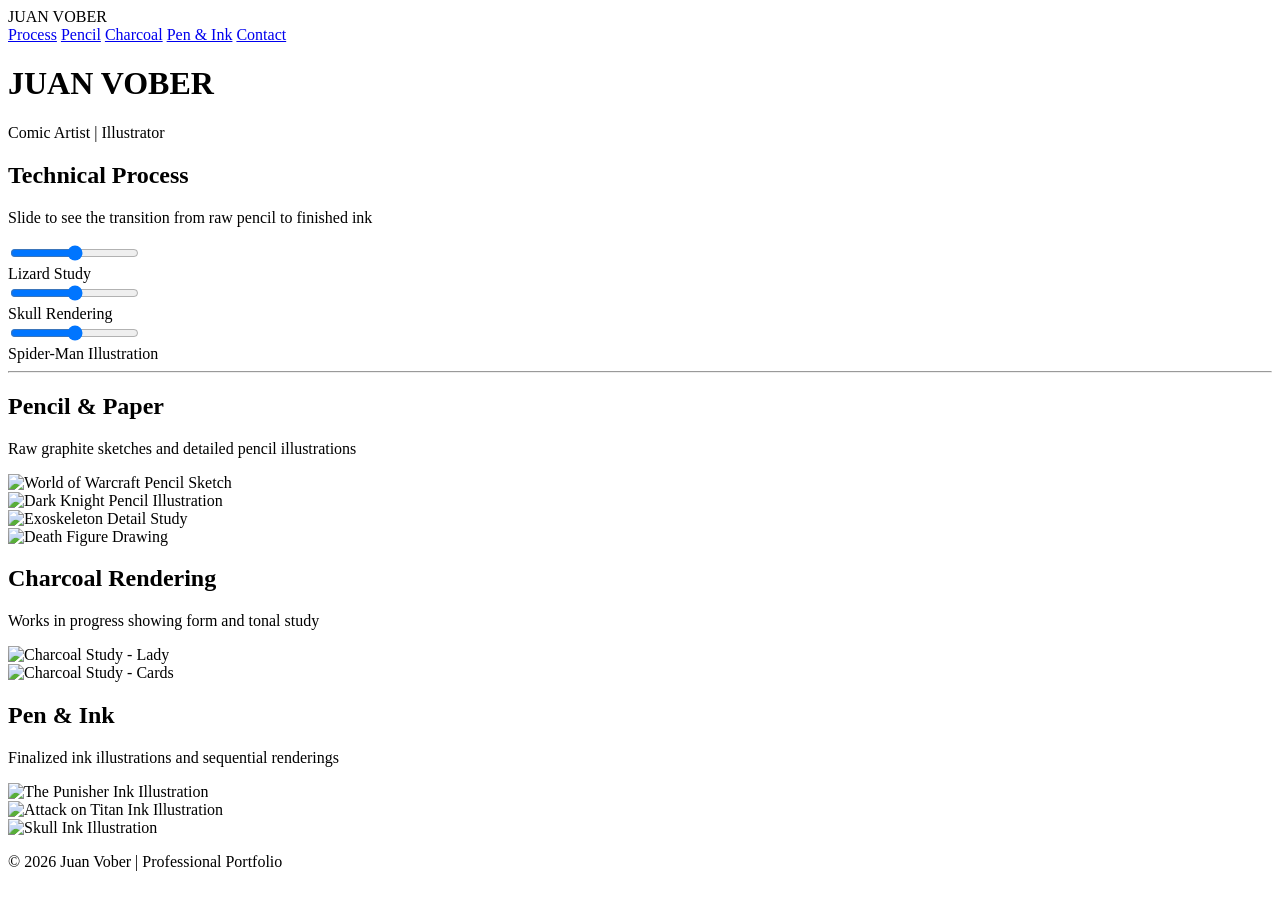
==== index.html @ eccfc5a7 "Add files via upload" ====
<!DOCTYPE html>
<html lang="en">
<head>
    <meta charset="UTF-8">
    <meta name="viewport" content="width=device-width, initial-scale=1.0">
    <title>Juan Vober | Comic Art Portfolio</title>
    <link rel="stylesheet" href="static/style.css">
    <link href="https://fonts.googleapis.com/css2?family=Inter:wght@300;400;700&display=swap" rel="stylesheet">
</head>
<body>

    <nav class="glass-nav">
        <div class="nav-container">
            <span class="logo">JUAN VOBER</span>
            <div class="nav-links">
                <a href="#process">Process</a>
                <a href="#pencil">Pencil</a>
                <a href="#charcoal">Charcoal</a>
                <a href="#ink">Pen & Ink</a>
                <a href="contact.html">Contact</a>
            </div>
        </div>
    </nav>

    <header class="hero">
        <div class="hero-content">
            <h1>JUAN VOBER</h1>
            <p class="subtitle">Comic Artist | Illustrator</p>
        </div>
    </header>

    <main>
        <!-- SECTION 1: INTERACTIVE PROCESS SLIDERS -->
        <section id="process" class="gallery-section">
            <div class="section-header">
                <h2>Technical Process</h2>
                <div class="accent-line"></div>
                <p class="section-desc">Slide to see the transition from raw pencil to finished ink</p>
            </div>
            
            <div class="process-grid">
                <!-- Slider 1: Lizard -->
                <div class="process-container">
                    <div class="process-image ink-layer" style="background-image: url('static/Lizard2.jpeg');"></div>
                    <div class="process-image pencil-layer" id="p1" style="background-image: url('static/Lizard1.JPG'); width: 50%;"></div>
                    <input type="range" min="0" max="100" value="50" class="slider" oninput="moveSlider(this.value, 'p1')">
                    <div class="label">Lizard Study</div>
                </div>

                <!-- Slider 2: Skull -->
                <div class="process-container">
                    <div class="process-image ink-layer" style="background-image: url('static/Skull2.jpeg');"></div>
                    <div class="process-image pencil-layer" id="p2" style="background-image: url('static/Skull1.jpeg'); width: 50%;"></div>
                    <input type="range" min="0" max="100" value="50" class="slider" oninput="moveSlider(this.value, 'p2')">
                    <div class="label">Skull Rendering</div>
                </div>

                <!-- Slider 3: Spiderman -->
                <div class="process-container">
                    <div class="process-image ink-layer" style="background-image: url('static/Spidey2.JPG');"></div>
                    <div class="process-image pencil-layer" id="p3" style="background-image: url('static/Spidey1.jpeg'); width: 50%;"></div>
                    <input type="range" min="0" max="100" value="50" class="slider" oninput="moveSlider(this.value, 'p3')">
                    <div class="label">Spider-Man Illustration</div>
                </div>
            </div>
        </section>

        <hr class="section-divider">

        <!-- SECTION 2: CATEGORIZED GALLERIES -->
       <!-- SECTION 2: PENCIL & PAPER -->
        <section id="pencil" class="gallery-section">
            <div class="section-header">
                <h2>Pencil & Paper</h2>
                <div class="accent-line"></div>
                <p class="section-desc">Raw graphite sketches and detailed pencil illustrations</p>
            </div>
            <div class="standard-grid centered-grid">
                <!-- Balanced row of four pencil illustrations -->
                <div class="art-card">
                    <img src="static/WorldofWarcraft.jpg" alt="World of Warcraft Pencil Sketch">
                </div>
                <div class="art-card">
                    <img src="static/DarkKnight.jpeg" alt="Dark Knight Pencil Illustration">
                </div>
                <div class="art-card">
                    <img src="static/Exoskeloton.jpeg" alt="Exoskeleton Detail Study">
                </div>
                <div class="art-card">
                    <img src="static/Death.jpg" alt="Death Figure Drawing">
                </div>
            </div>
        </section>

       <!-- SECTION 2: CHARCOAL RENDERING -->
        <section id="charcoal" class="gallery-section">
            <div class="section-header">
                <h2>Charcoal Rendering</h2>
                <div class="accent-line"></div>
                <p class="section-desc">Works in progress showing form and tonal study</p>
            </div>
            <div class="standard-grid centered-grid">
                <!-- Balanced centering for your two charcoal pieces -->
                <div class="art-card">
                    <img src="static/Lady.jpg" alt="Charcoal Study - Lady">
                </div>
                <div class="art-card">
                    <img src="static/Cards.jpeg" alt="Charcoal Study - Cards">
                </div>
            </div>
        </section>

        <!-- SECTION 3: PEN & INK -->
        <section id="ink" class="gallery-section">
            <div class="section-header">
                <h2>Pen & Ink</h2>
                <div class="accent-line"></div>
                <p class="section-desc">Finalized ink illustrations and sequential renderings</p>
            </div>
            <div class="standard-grid centered-grid">
                <!-- Balanced centering for your three ink illustrations -->
                <div class="art-card">
                    <img src="static/Punisher.jpg" alt="The Punisher Ink Illustration">
                </div>
                <div class="art-card">
                    <img src="static/Titan.jpg" alt="Attack on Titan Ink Illustration">
                </div>
                <div class="art-card">
                    <img src="static/Skull.jpg" alt="Skull Ink Illustration">
                </div>
            </div>
        </section>
    </main>

    <footer>
        <p>&copy; 2026 Juan Vober | Professional Portfolio</p>
    </footer>

    <script>
        function moveSlider(value, layerId) {
            document.getElementById(layerId).style.width = value + "%";
        }
    </script>
</body>
</html>
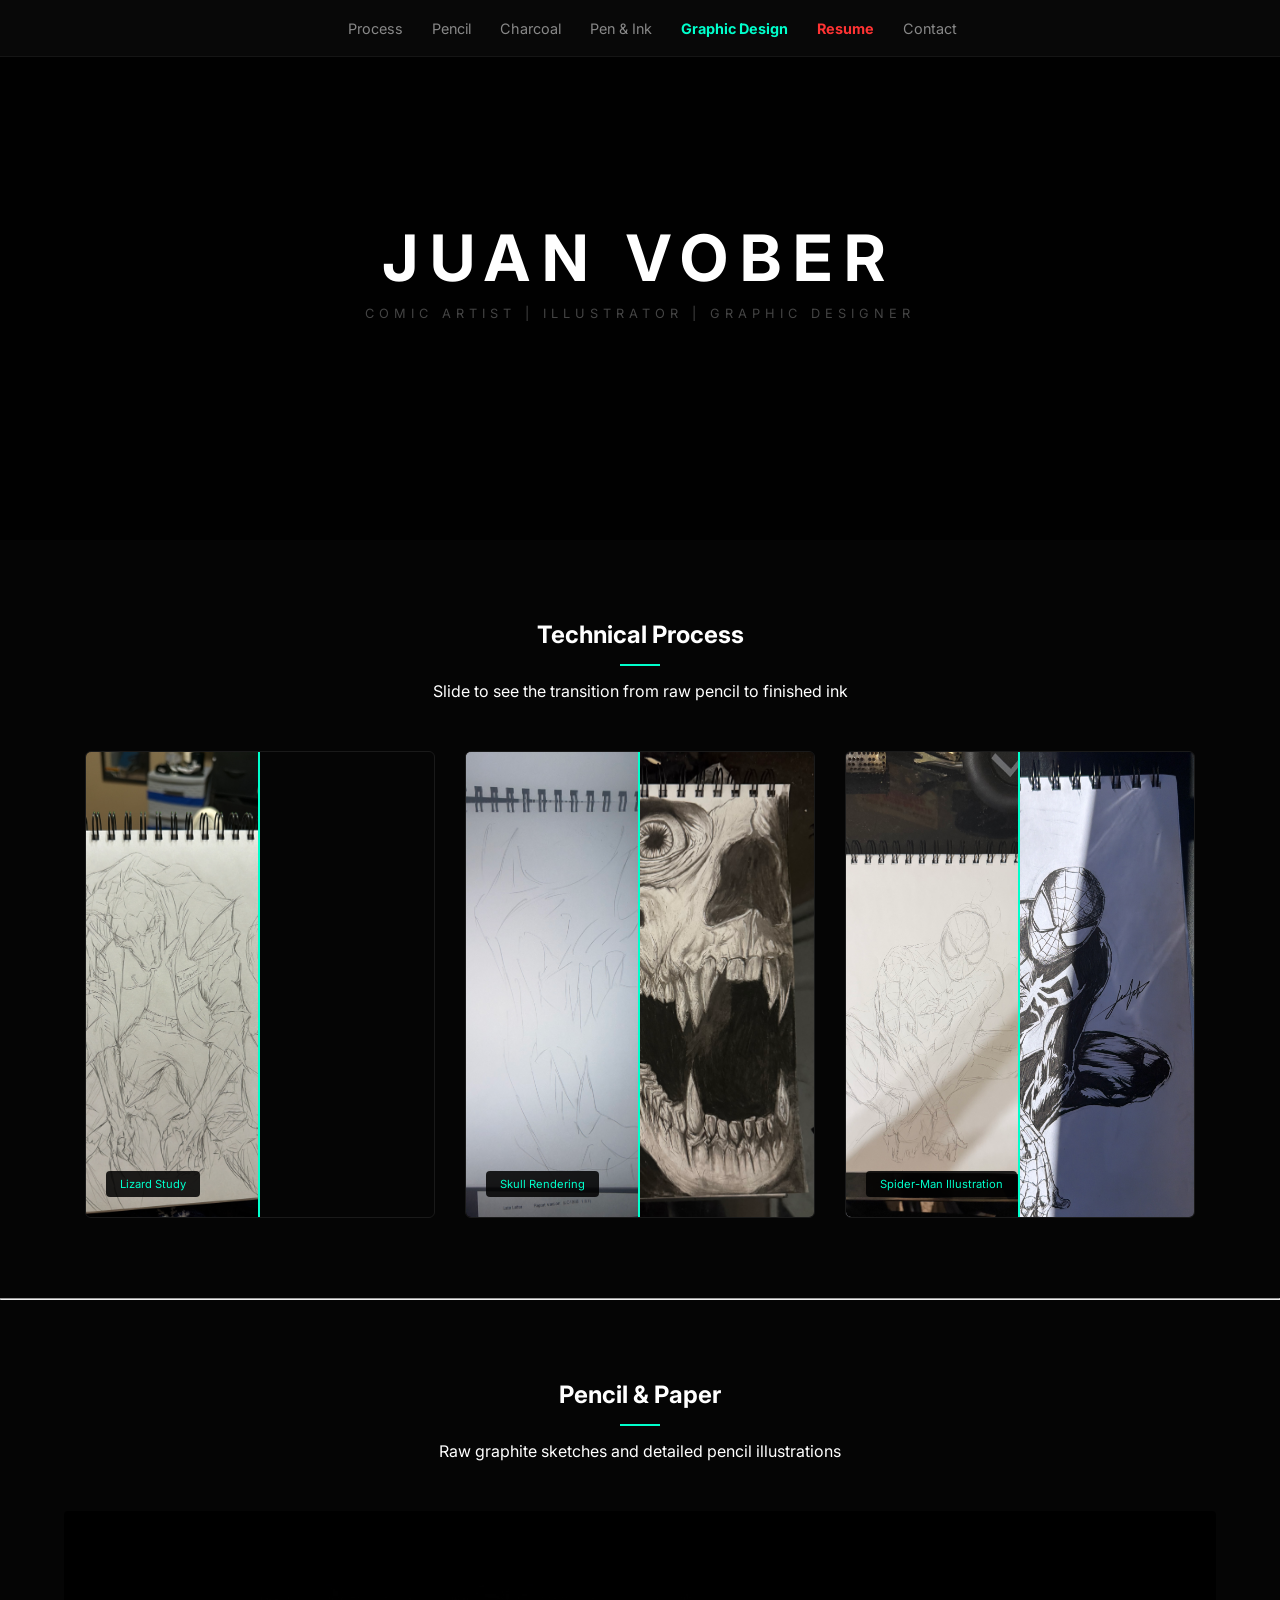
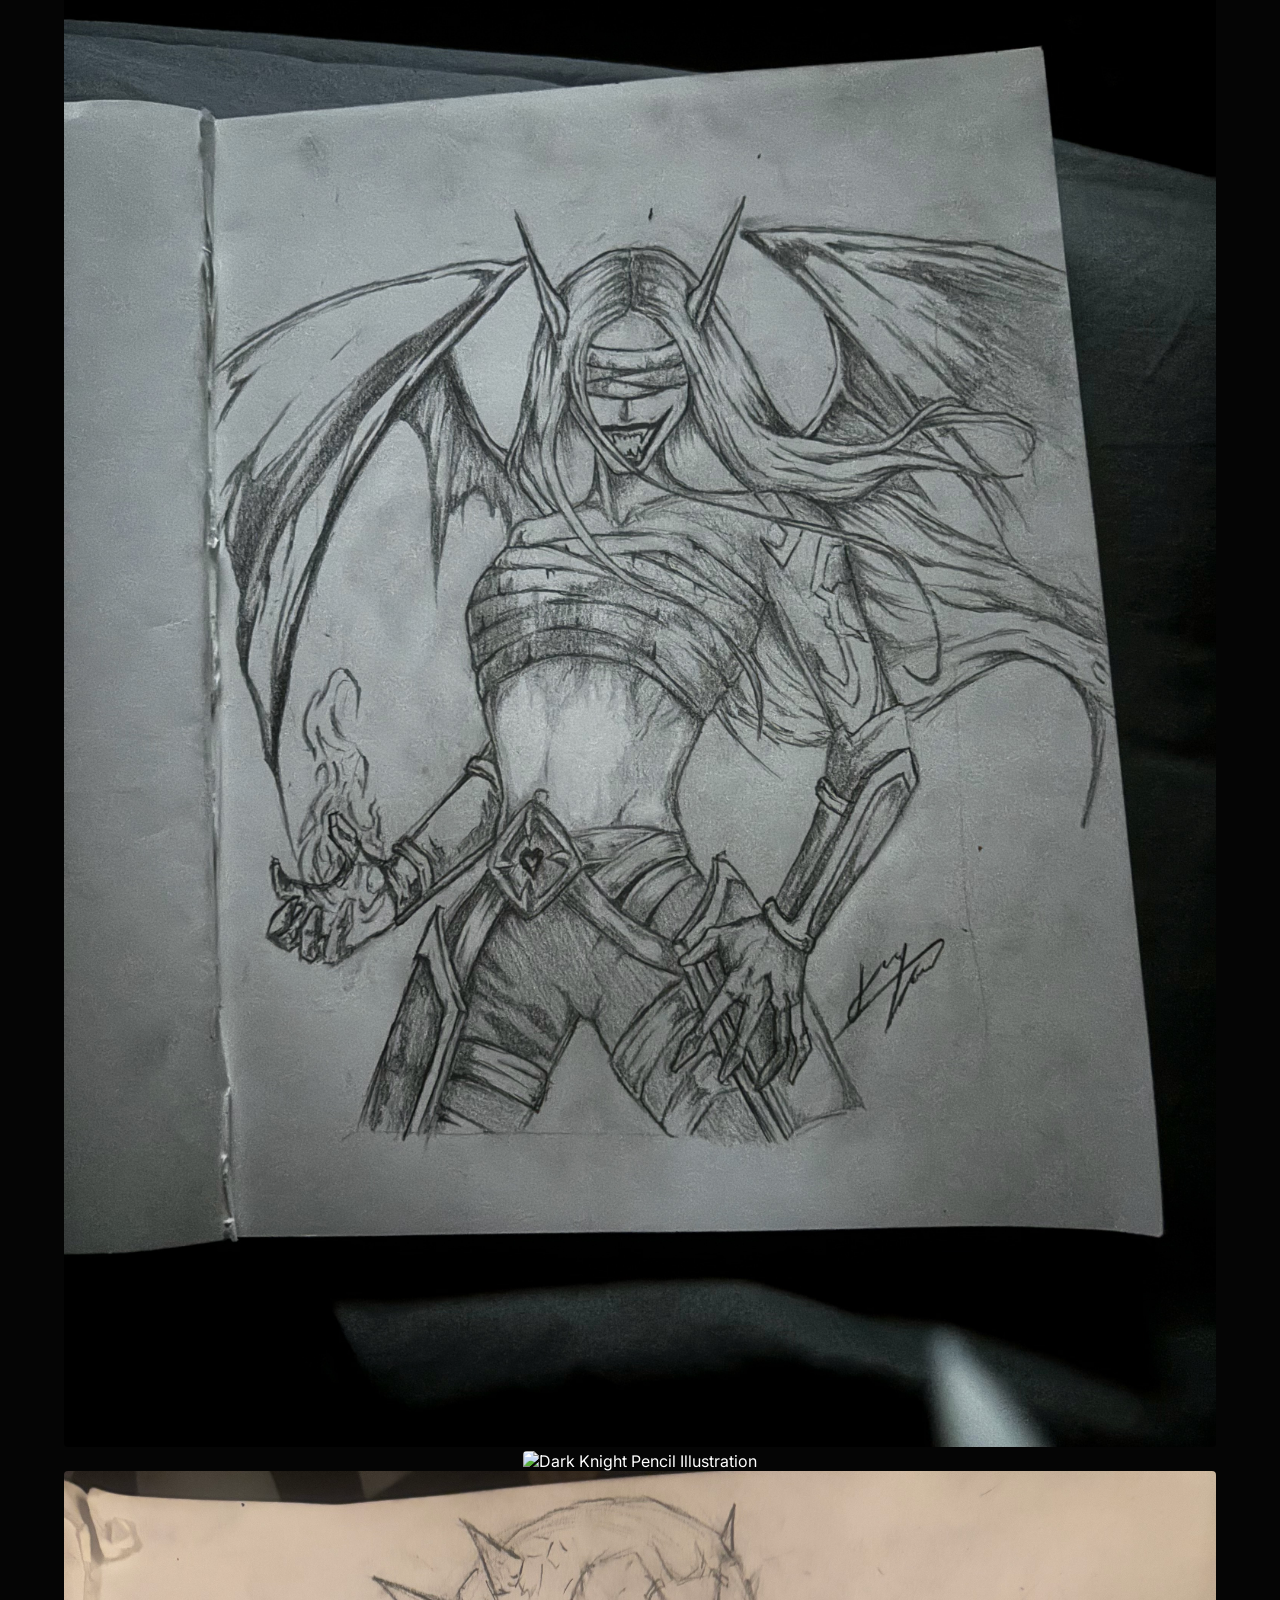
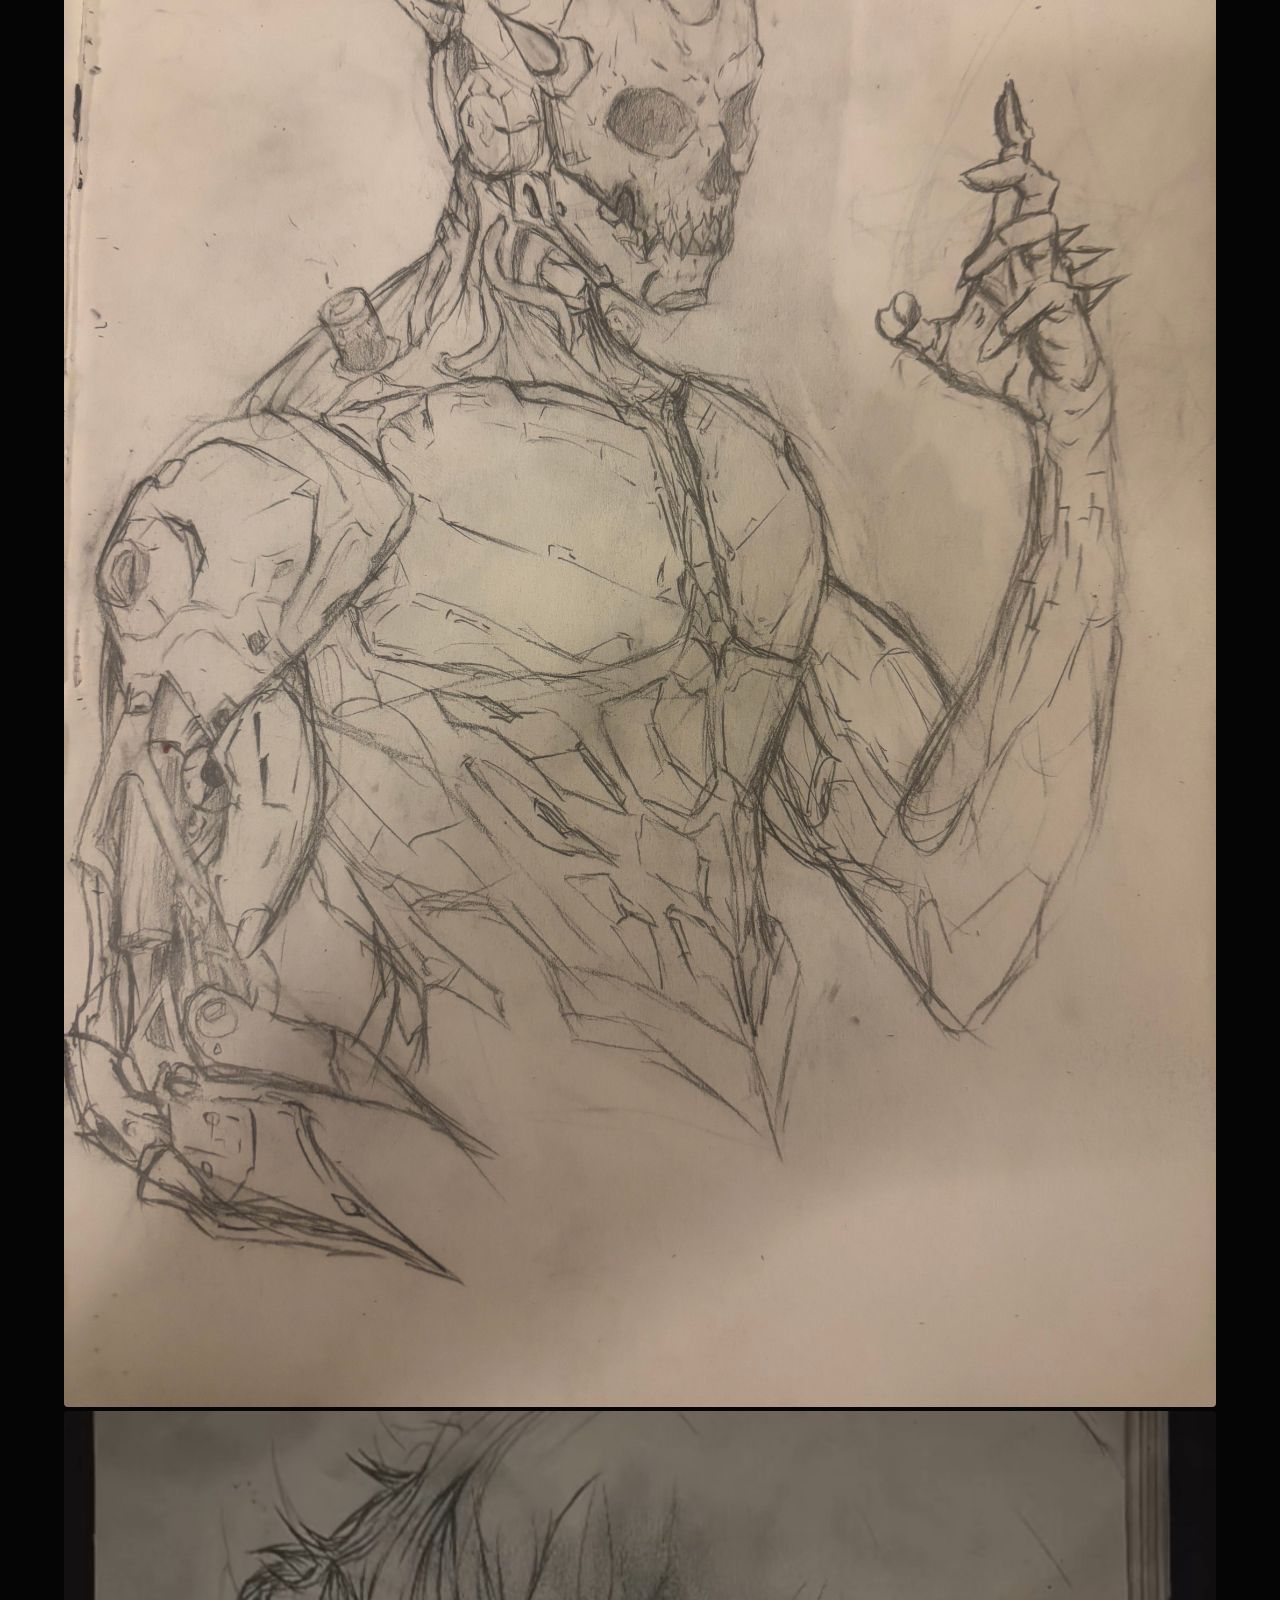
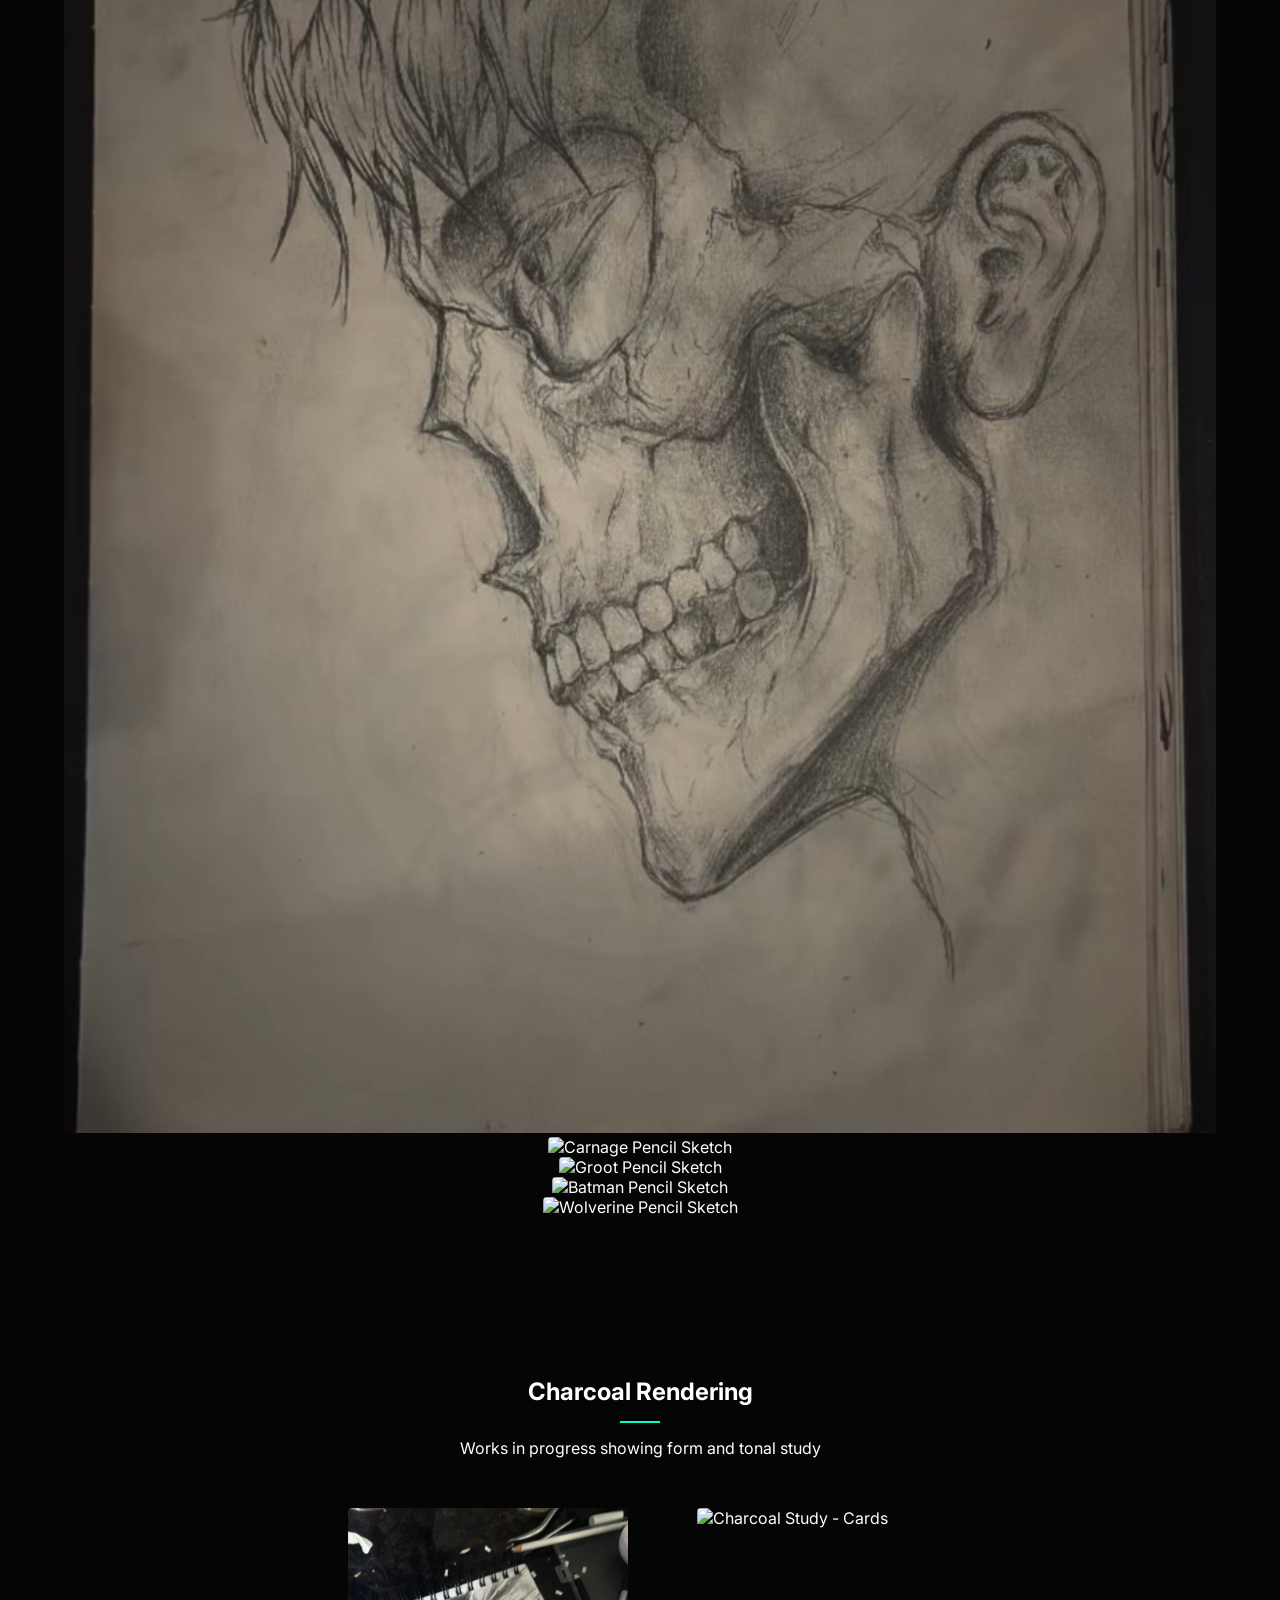
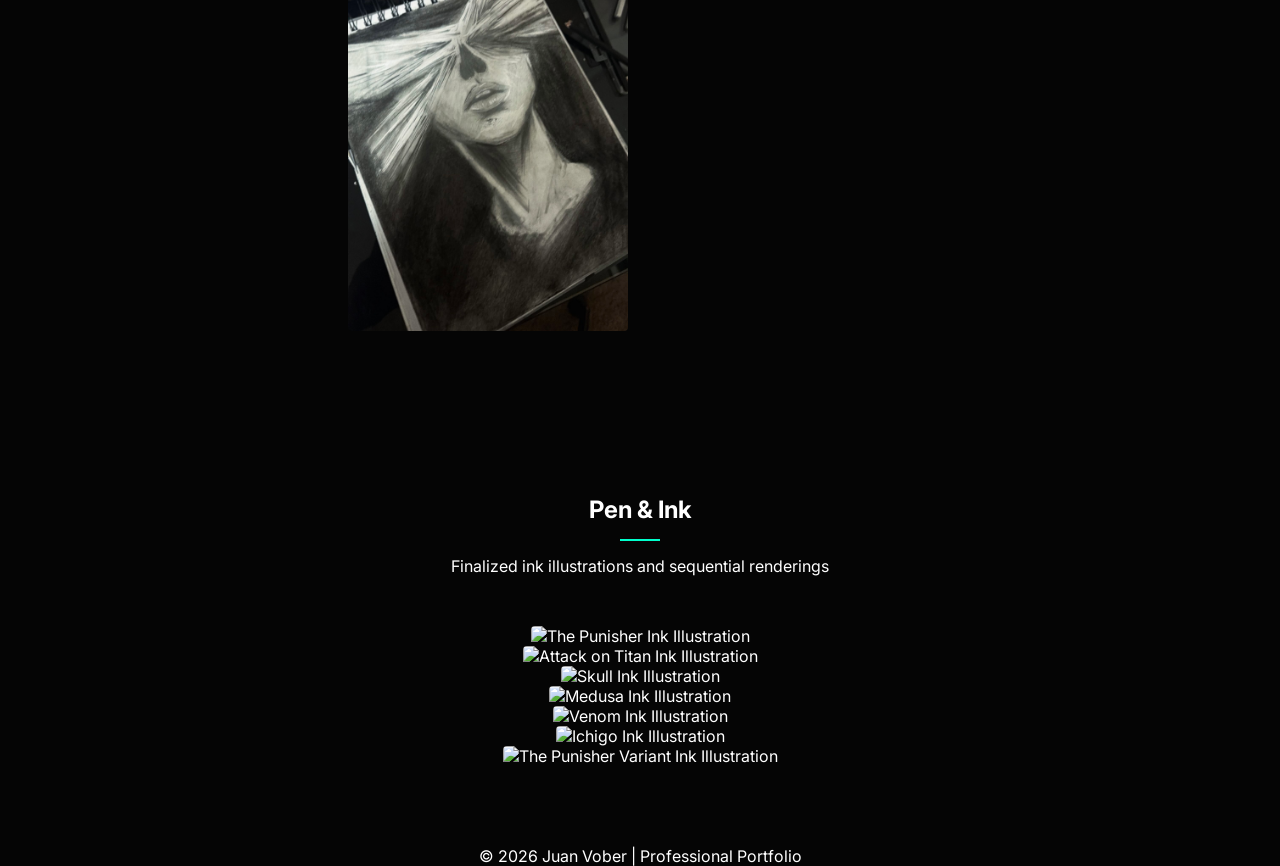
==== commit 60a06db3: "Add files via upload" ====
--- a/index.html
+++ b/index.html
@@ -10,22 +10,21 @@
 <body>
 
     <nav class="glass-nav">
-        <div class="nav-container">
-            <span class="logo">JUAN VOBER</span>
-            <div class="nav-links">
-                <a href="#process">Process</a>
-                <a href="#pencil">Pencil</a>
-                <a href="#charcoal">Charcoal</a>
-                <a href="#ink">Pen & Ink</a>
-                <a href="contact.html">Contact</a>
-            </div>
-        </div>
+        <div class="nav-links">
+    <a href="#process">Process</a>
+    <a href="#pencil">Pencil</a>
+    <a href="#charcoal">Charcoal</a>
+    <a href="#ink">Pen & Ink</a>
+    <a href="design.html" style="color: #00ffcc; font-weight: bold;">Graphic Design</a>
+    <a href="resume.html" style="color: #ff3333; font-weight: bold;">Resume</a> <!-- Bold Red Link -->
+    <a href="contact.html">Contact</a>
+</div>
     </nav>
 
     <header class="hero">
         <div class="hero-content">
             <h1>JUAN VOBER</h1>
-            <p class="subtitle">Comic Artist | Illustrator</p>
+            <p class="subtitle">Comic Artist | Illustrator | Graphic Designer</p>
         </div>
     </header>
 
@@ -69,14 +68,14 @@
 
         <!-- SECTION 2: CATEGORIZED GALLERIES -->
        <!-- SECTION 2: PENCIL & PAPER -->
+        <!-- SECTION 2: PENCIL & PAPER (8 Items Total) -->
         <section id="pencil" class="gallery-section">
             <div class="section-header">
                 <h2>Pencil & Paper</h2>
                 <div class="accent-line"></div>
                 <p class="section-desc">Raw graphite sketches and detailed pencil illustrations</p>
             </div>
-            <div class="standard-grid centered-grid">
-                <!-- Balanced row of four pencil illustrations -->
+            <div class="pencil-row-grid">
                 <div class="art-card">
                     <img src="static/WorldofWarcraft.jpg" alt="World of Warcraft Pencil Sketch">
                 </div>
@@ -88,6 +87,19 @@
                 </div>
                 <div class="art-card">
                     <img src="static/Death.jpg" alt="Death Figure Drawing">
+                </div>
+                <!-- New Additions (Note the .png extensions) -->
+                <div class="art-card">
+                    <img src="static/Carnage.png" alt="Carnage Pencil Sketch">
+                </div>
+                <div class="art-card">
+                    <img src="static/Groot.png" alt="Groot Pencil Sketch">
+                </div>
+                <div class="art-card">
+                    <img src="static/Batman.png" alt="Batman Pencil Sketch">
+                </div>
+                <div class="art-card">
+                    <img src="static/Wolverine.jpg" alt="Wolverine Pencil Sketch">
                 </div>
             </div>
         </section>
@@ -110,15 +122,14 @@
             </div>
         </section>
 
-        <!-- SECTION 3: PEN & INK -->
+        <!-- SECTION 3: PEN & INK (7 Items Total) -->
         <section id="ink" class="gallery-section">
             <div class="section-header">
                 <h2>Pen & Ink</h2>
                 <div class="accent-line"></div>
                 <p class="section-desc">Finalized ink illustrations and sequential renderings</p>
             </div>
-            <div class="standard-grid centered-grid">
-                <!-- Balanced centering for your three ink illustrations -->
+            <div class="ink-row-grid">
                 <div class="art-card">
                     <img src="static/Punisher.jpg" alt="The Punisher Ink Illustration">
                 </div>
@@ -127,6 +138,19 @@
                 </div>
                 <div class="art-card">
                     <img src="static/Skull.jpg" alt="Skull Ink Illustration">
+                </div>
+                <div class="art-card">
+                    <img src="static/Medusa.jpg" alt="Medusa Ink Illustration">
+                </div>
+                <div class="art-card">
+                    <img src="static/Venom.jpg" alt="Venom Ink Illustration">
+                </div>
+                <div class="art-card">
+                    <img src="static/Ichigo.jpg" alt="Ichigo Ink Illustration">
+                </div>
+                <!-- New Addition (.jpg extension) -->
+                <div class="art-card">
+                    <img src="static/Punisher2.jpg" alt="The Punisher Variant Ink Illustration">
                 </div>
             </div>
         </section>
--- a/static/style.css
+++ b/static/style.css
@@ -0,0 +1,91 @@
+* { margin: 0; padding: 0; box-sizing: border-box; }
+
+body { 
+    background: #050505; 
+    color: #fff; 
+    font-family: 'Inter', sans-serif; 
+    text-align: center;
+}
+
+/* NAVIGATION */
+.glass-nav { 
+    position: fixed; 
+    top: 0; 
+    width: 100%; 
+    background: rgba(10, 10, 10, 0.85); 
+    backdrop-filter: blur(20px); 
+    padding: 18px 0; 
+    border-bottom: 1px solid rgba(255, 255, 255, 0.05); 
+    z-index: 1000; 
+}
+
+.nav-container { 
+    display: flex; 
+    justify-content: space-between; 
+    max-width: 1200px; 
+    margin: 0 auto; 
+    padding: 0 40px; 
+}
+
+.logo { font-weight: 700; color: #00ffcc; letter-spacing: 2px; }
+.nav-links a { color: #888; text-decoration: none; margin-left: 25px; transition: 0.3s; font-size: 0.9rem; }
+.nav-links a:hover { color: #00ffcc; }
+
+/* HERO */
+.hero { 
+    height: 60vh;
+    display: flex;
+    align-items: center;
+    justify-content: center;
+    background: linear-gradient(rgba(0,0,0,0.85), rgba(0,0,0,0.85)), 
+                url('https://images.unsplash.com/photo-1614850523296-d8c1af93d400?q=80&w=1200');
+    background-size: cover;
+    background-position: center;
+}
+
+h1 { font-size: clamp(2rem, 10vw, 4rem); letter-spacing: 12px; font-weight: 700; }
+.subtitle { color: #444; text-transform: uppercase; letter-spacing: 5px; font-size: 0.8rem; margin-top: 10px; }
+
+/* CENTERING LOGIC FOR GRIDS */
+.gallery-section { padding: 80px 5%; max-width: 1300px; margin: 0 auto; }
+.section-header { margin-bottom: 50px; }
+.accent-line { width: 40px; height: 2px; background: #00ffcc; margin: 15px auto; }
+
+.centered-grid {
+    display: flex;
+    flex-wrap: wrap;
+    justify-content: center;
+    gap: 25px;
+}
+
+.art-card { flex: 0 1 280px; }
+.art-card img { width: 100%; border-radius: 4px; transition: 0.4s; }
+.art-card:hover img { transform: translateY(-5px); box-shadow: 0 10px 30px rgba(0,0,0,0.5); }
+
+/* SLIDER STYLES */
+.process-grid { display: flex; flex-wrap: wrap; justify-content: center; gap: 30px; }
+.process-container { 
+    position: relative; 
+    flex: 0 1 350px; 
+    aspect-ratio: 3/4; 
+    overflow: hidden; 
+    border-radius: 6px;
+    border: 1px solid #1a1a1a; 
+}
+
+.process-image { position: absolute; width: 100%; height: 100%; background-size: cover; background-position: center; }
+.pencil-layer { z-index: 2; border-right: 2px solid #00ffcc; }
+.slider { position: absolute; -webkit-appearance: none; width: 100%; height: 100%; background: transparent; z-index: 3; cursor: ew-resize; outline: none; }
+.slider::-webkit-slider-thumb { -webkit-appearance: none; width: 2px; height: 1000px; background: transparent; }
+
+.label { 
+    position: absolute; bottom: 20px; left: 20px; background: rgba(0,0,0,0.85); 
+    color: #00ffcc; padding: 6px 14px; font-size: 0.7rem; z-index: 4; border-radius: 4px;
+}
+
+/* CONTACT PAGE STYLES */
+.contact-hero { height: 100vh; display: flex; align-items: center; justify-content: center; }
+.glass-card { background: rgba(255, 255, 255, 0.03); backdrop-filter: blur(20px); padding: 60px; border: 1px solid rgba(255, 255, 255, 0.1); border-radius: 12px; width: 90%; max-width: 500px; }
+.contact-methods { margin-top: 40px; display: flex; flex-direction: column; gap: 20px; }
+.contact-link { color: #fff; text-decoration: none; font-size: 1.2rem; transition: 0.3s; }
+.contact-link:hover { color: #00ffcc; }
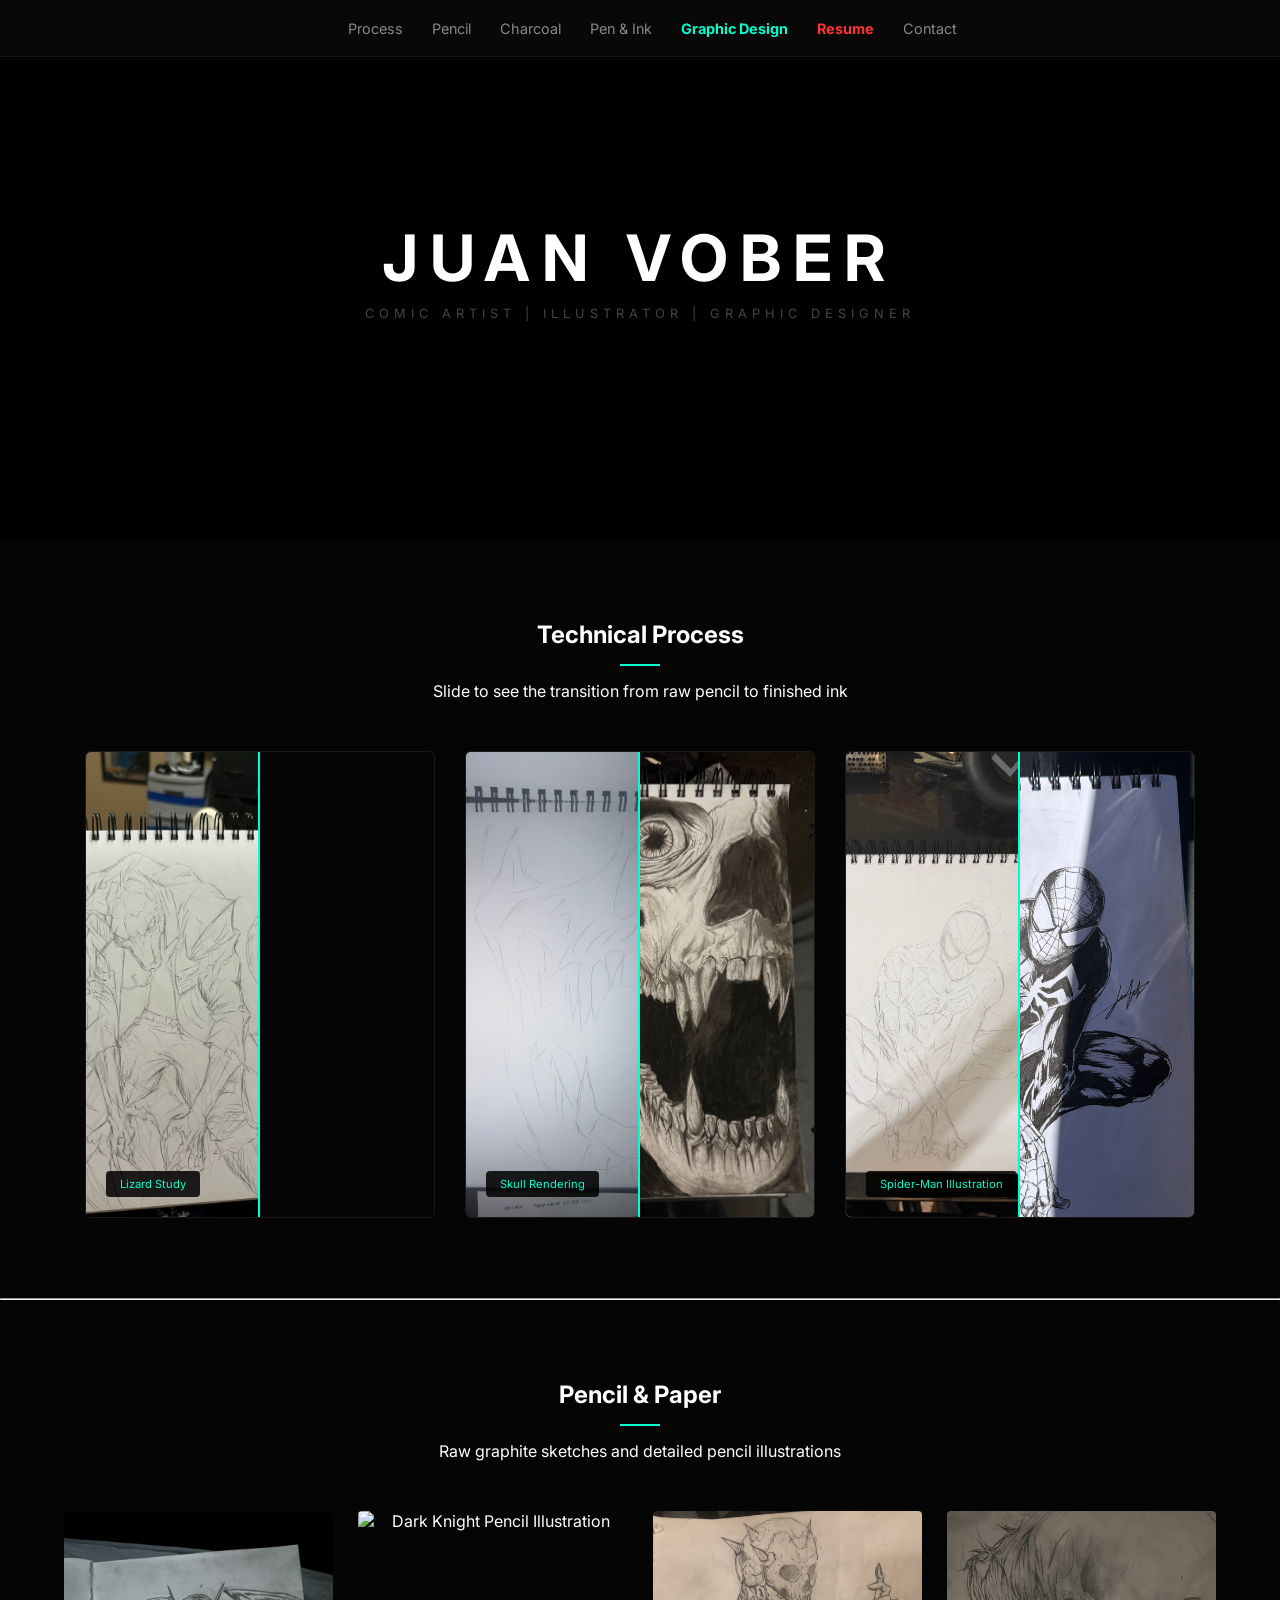
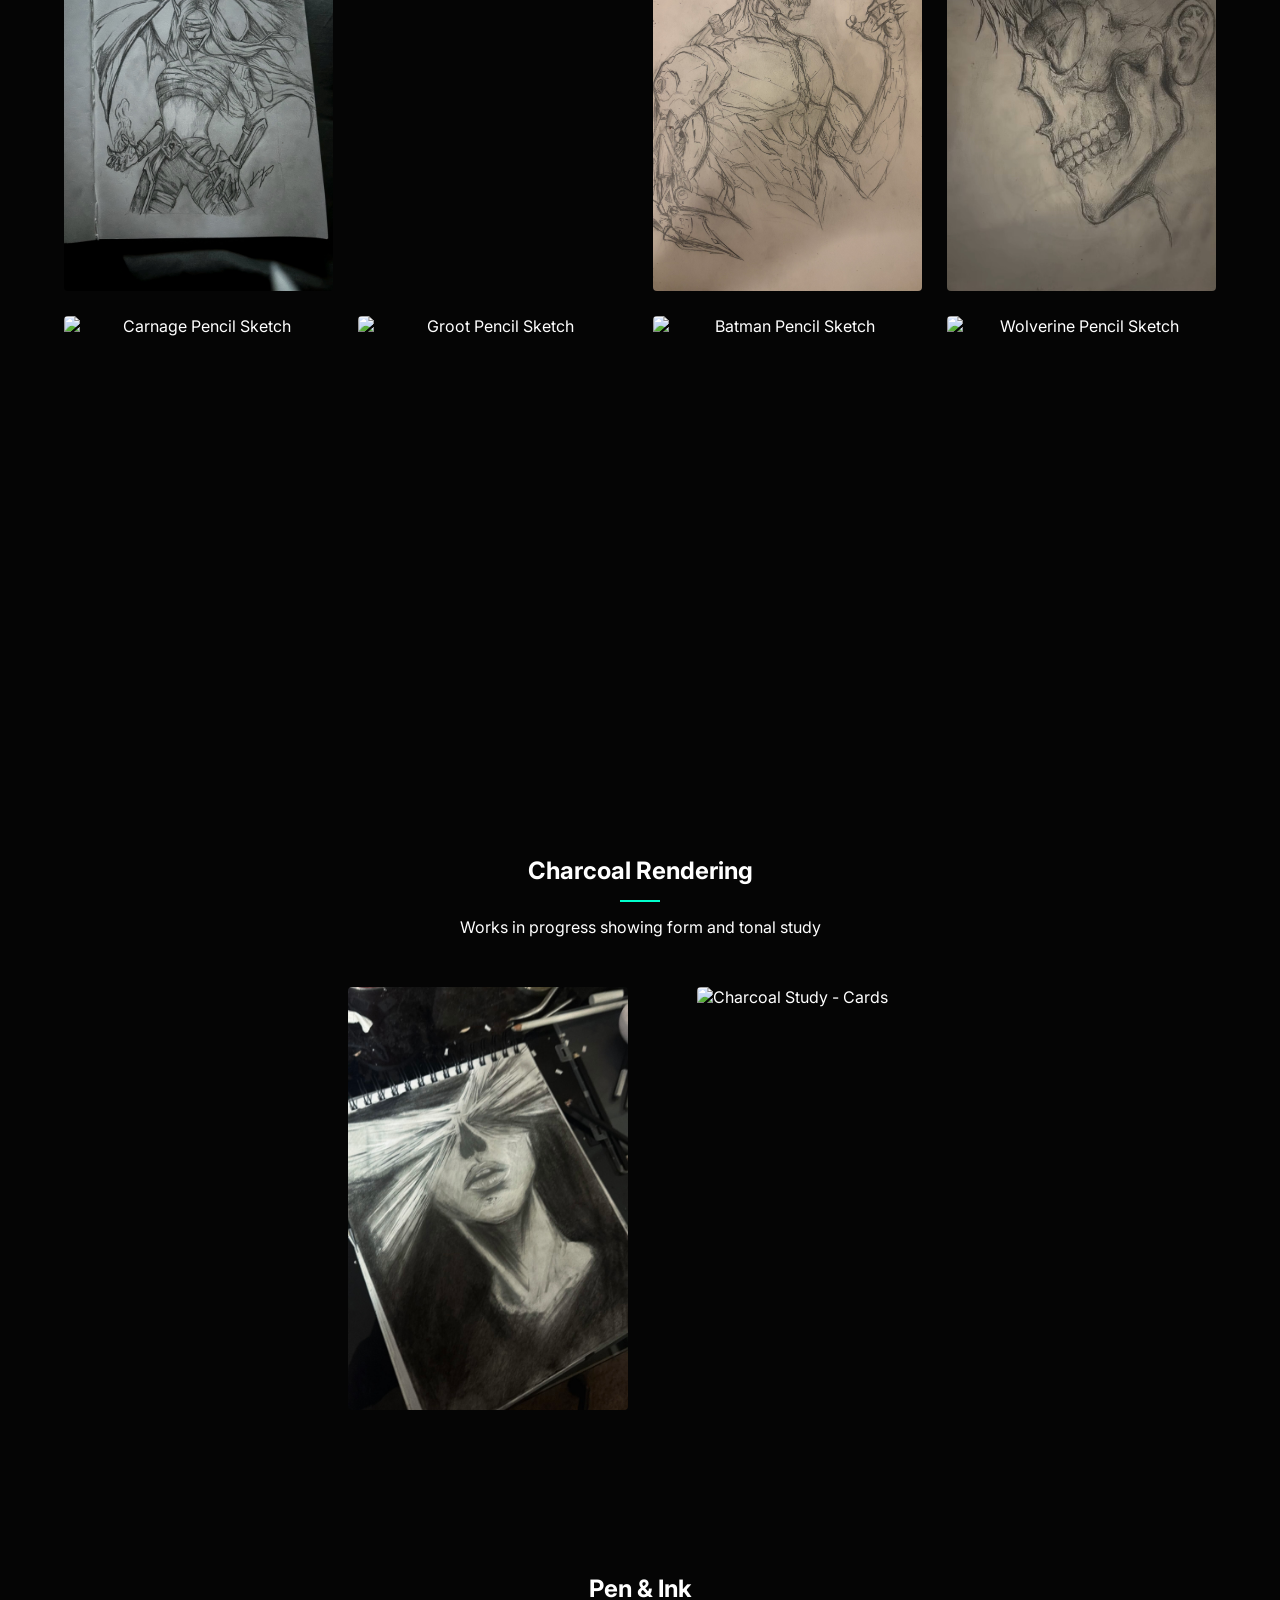
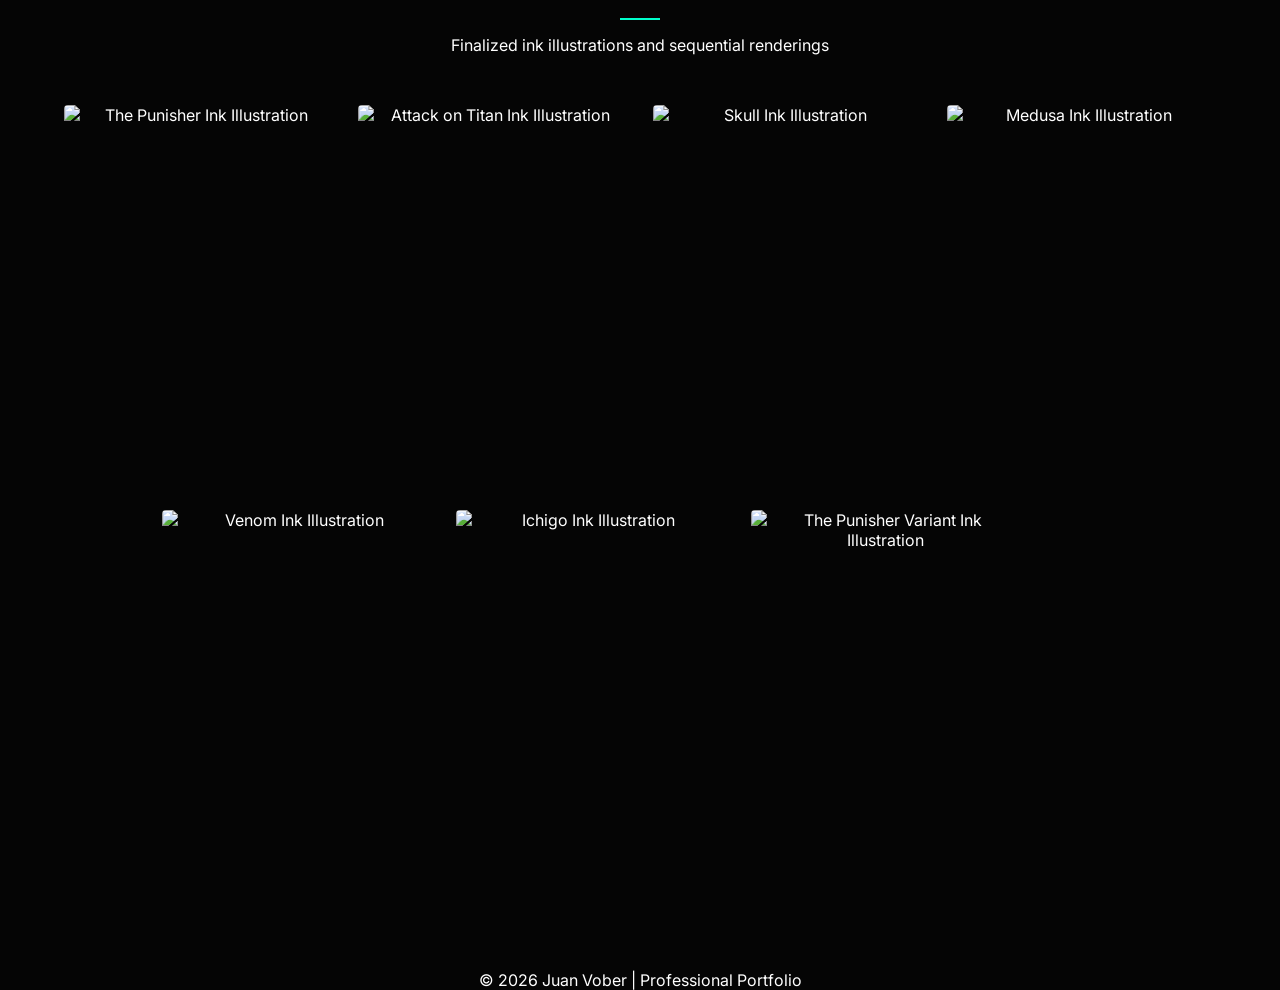
==== commit 8249d2ff: "Update index.html" ====
--- a/index.html
+++ b/index.html
@@ -166,4 +166,4 @@
         }
     </script>
 </body>
-</html>+</html>
--- a/static/style.css
+++ b/static/style.css
@@ -88,4 +88,290 @@
 .glass-card { background: rgba(255, 255, 255, 0.03); backdrop-filter: blur(20px); padding: 60px; border: 1px solid rgba(255, 255, 255, 0.1); border-radius: 12px; width: 90%; max-width: 500px; }
 .contact-methods { margin-top: 40px; display: flex; flex-direction: column; gap: 20px; }
 .contact-link { color: #fff; text-decoration: none; font-size: 1.2rem; transition: 0.3s; }
-.contact-link:hover { color: #00ffcc; }+.contact-link:hover { color: #00ffcc; }
+
+/* GRAPHIC DESIGN PAGE EXTRA STYLES */
+.design-hero {
+    background: linear-gradient(rgba(0,0,0,0.85), rgba(0,0,0,0.85)), 
+                url('https://images.unsplash.com/photo-1618005182384-a83a8bd57fbe?q=80&w=1200'); /* Soft design abstract texture */
+    background-size: cover;
+    background-position: center;
+}
+
+.design-card {
+    background: rgba(255, 255, 255, 0.02);
+    border: 1px solid rgba(255, 255, 255, 0.05);
+    border-radius: 6px;
+    overflow: hidden;
+    padding-bottom: 15px;
+    transition: 0.4s;
+}
+
+.design-card img {
+    border-radius: 4px 4px 0 0;
+}
+
+.design-meta {
+    text-align: left;
+    padding: 15px 15px 5px 15px;
+}
+
+.design-meta h3 {
+    font-size: 1rem;
+    font-weight: 700;
+    color: #fff;
+    margin-bottom: 4px;
+}
+
+.design-meta p {
+    font-size: 0.8rem;
+    color: #888;
+}
+
+/* FORCE POSTERS INTO ONE ROW */
+.poster-row-grid {
+    display: flex;
+    justify-content: center;
+    gap: 20px;
+    width: 100%;
+}
+
+.poster-row-grid .art-card {
+    flex: 1 1 0px; /* Forces all 4 cards to share the width equally */
+    max-width: 280px; /* Keeps them from stretching too wide on massive screens */
+}
+
+/* ENFORCE IDENTICAL SIZE FOR POSTERS */
+.poster-row-grid .art-card img {
+    width: 100%;
+    height: 380px;      /* Forces a uniform height across all 4 images */
+    object-fit: cover;  /* Crops images cleanly to fit the box without stretching */
+    display: block;
+}
+
+/* FORCE CLOTHING INTO ONE ROW WITH IDENTICAL SIZES */
+.clothing-row-grid {
+    display: flex;
+    justify-content: center;
+    gap: 20px;
+    width: 100%;
+}
+
+.clothing-row-grid .art-card {
+    flex: 1 1 0px;      /* Forces all 4 cards to share the width equally */
+    max-width: 280px;   /* Keeps them from stretching too wide on massive screens */
+}
+
+.clothing-row-grid .art-card img {
+    width: 100%;
+    height: 320px;      /* Forces a uniform height across all apparel mockups */
+    object-fit: cover;  /* Crops cleanly to fit the box without stretching your artwork */
+    display: block;
+}
+
+/* STACK PENCIL & PAPER AS A 4x2 GRID WITH IDENTICAL SIZES */
+.pencil-row-grid {
+    display: grid;
+    grid-template-columns: repeat(4, 1fr); /* Forces exactly 4 items per row */
+    justify-content: center;
+    gap: 25px; /* Restores the clean, spacious gaps */
+    width: 100%;
+    max-width: 1200px; /* Keeps the grid nicely contained on huge screens */
+    margin: 0 auto;
+}
+
+.pencil-row-grid .art-card {
+    width: 100%;
+}
+
+.pencil-row-grid .art-card img {
+    width: 100%;
+    height: 380px; /* Restores the original tall, detailed height */
+    object-fit: cover; /* Keeps all crops perfectly uniform */
+    display: block;
+}
+
+/* STACK PEN & INK AS 4 ON TOP, 3 CENTERED ON BOTTOM */
+.ink-row-grid {
+    display: grid;
+    grid-template-columns: repeat(12, 1fr); /* Upgraded to a 12-column grid for precise centering alignment */
+    justify-content: center;
+    gap: 25px;
+    width: 100%;
+    max-width: 1200px;
+    margin: 0 auto;
+}
+
+/* First 4 items take up 3 columns each on the top row (4x3 = 12 columns total) */
+.ink-row-grid .art-card:nth-child(-n+4) {
+    grid-column: span 3;
+}
+
+/* The 5th item drops down and skips the first 1.5 columns to shift the bottom row right into the center */
+.ink-row-grid .art-card:nth-child(5) {
+    grid-column-start: 2;
+    grid-column-end: span 3;
+}
+
+/* The 6th and 7th items follow naturally, taking up 3 columns each */
+.ink-row-grid .art-card:nth-child(6),
+.ink-row-grid .art-card:nth-child(7) {
+    grid-column: span 3;
+}
+
+.ink-row-grid .art-card {
+    width: 100%;
+}
+
+.ink-row-grid .art-card img {
+    width: 100%;
+    height: 380px;      /* Keeps sizes completely identical to your pencil layouts */
+    object-fit: cover;  /* Crops cleanly with no distortion */
+    display: block;
+}
+
+/* RESUME PAGE LAYOUT STYLES */
+.resume-hero {
+    background: linear-gradient(rgba(0,0,0,0.85), rgba(0,0,0,0.85)), 
+                url('https://images.unsplash.com/photo-1506784983877-45594efa4cbe?q=80&w=1200'); /* Clean dark blueprint style texture */
+    background-size: cover;
+    background-position: center;
+}
+
+.resume-container {
+    max-width: 1200px;
+    margin: 60px auto;
+    padding: 0 20px;
+    display: flex;
+    gap: 50px;
+}
+
+.resume-main {
+    flex: 2;
+}
+
+.resume-sidebar {
+    flex: 1;
+}
+
+.resume-section {
+    margin-bottom: 40px;
+}
+
+.resume-section h2 {
+    font-size: 1.5rem;
+    color: #fff;
+    text-transform: uppercase;
+    letter-spacing: 1px;
+    margin-bottom: 8px;
+}
+
+.resume-item {
+    margin-top: 25px;
+    padding-bottom: 25px;
+    border-bottom: 1px solid rgba(255, 255, 255, 0.05);
+}
+
+.resume-item:last-child {
+    border-bottom: none;
+}
+
+.resume-item-header {
+    display: flex;
+    justify-content: space-between;
+    align-items: baseline;
+    margin-bottom: 5px;
+}
+
+.resume-item h3 {
+    font-size: 1.15rem;
+    color: #fff;
+}
+
+.resume-date {
+    font-size: 0.85rem;
+    color: #888;
+}
+
+.resume-company {
+    font-size: 0.9rem;
+    color: #00ffcc; /* Matches portfolio highlight theme */
+    margin-bottom: 12px;
+}
+
+.resume-item ul {
+    list-style: square;
+    padding-left: 20px;
+}
+
+.resume-item li {
+    font-size: 0.9rem;
+    color: #ccc;
+    line-height: 1.6;
+    margin-bottom: 8px;
+}
+
+.skills-list {
+    list-style: none;
+    padding: 0;
+    margin-top: 20px;
+}
+
+.skills-list li {
+    font-size: 0.9rem;
+    color: #ccc;
+    padding: 8px 12px;
+    background: rgba(255, 255, 255, 0.03);
+    border: 1px solid rgba(255, 255, 255, 0.05);
+    border-radius: 4px;
+    margin-bottom: 10px;
+}
+
+/* Responsive breakpoint for smaller monitors */
+@media (max-width: 768px) {
+    .resume-container {
+        flex-direction: column;
+        gap: 30px;
+    }
+}
+
+/* PDF RESUME EMBED STYLES */
+.pdf-section {
+    max-width: 1000px;
+    margin: 40px auto 80px auto;
+    padding: 0 20px;
+    text-align: center;
+}
+
+.pdf-container {
+    width: 100%;
+    background: rgba(255, 255, 255, 0.02);
+    border: 1px solid rgba(255, 255, 255, 0.1);
+    border-radius: 8px;
+    overflow: hidden;
+    box-shadow: 0 10px 30px rgba(0, 0, 0, 0.5);
+    margin-top: 30px;
+}
+
+.pdf-actions {
+    margin-top: 30px;
+}
+
+.download-btn {
+    display: inline-block;
+    background: #ff3333; /* Matching your red resume accent theme */
+    color: #fff;
+    font-weight: bold;
+    text-decoration: none;
+    padding: 12px 30px;
+    border-radius: 4px;
+    text-transform: uppercase;
+    letter-spacing: 1px;
+    font-size: 0.9rem;
+    transition: background 0.3s ease, transform 0.2s ease;
+}
+
+.download-btn:hover {
+    background: #cc0000;
+    transform: translateY(-2px);
+}
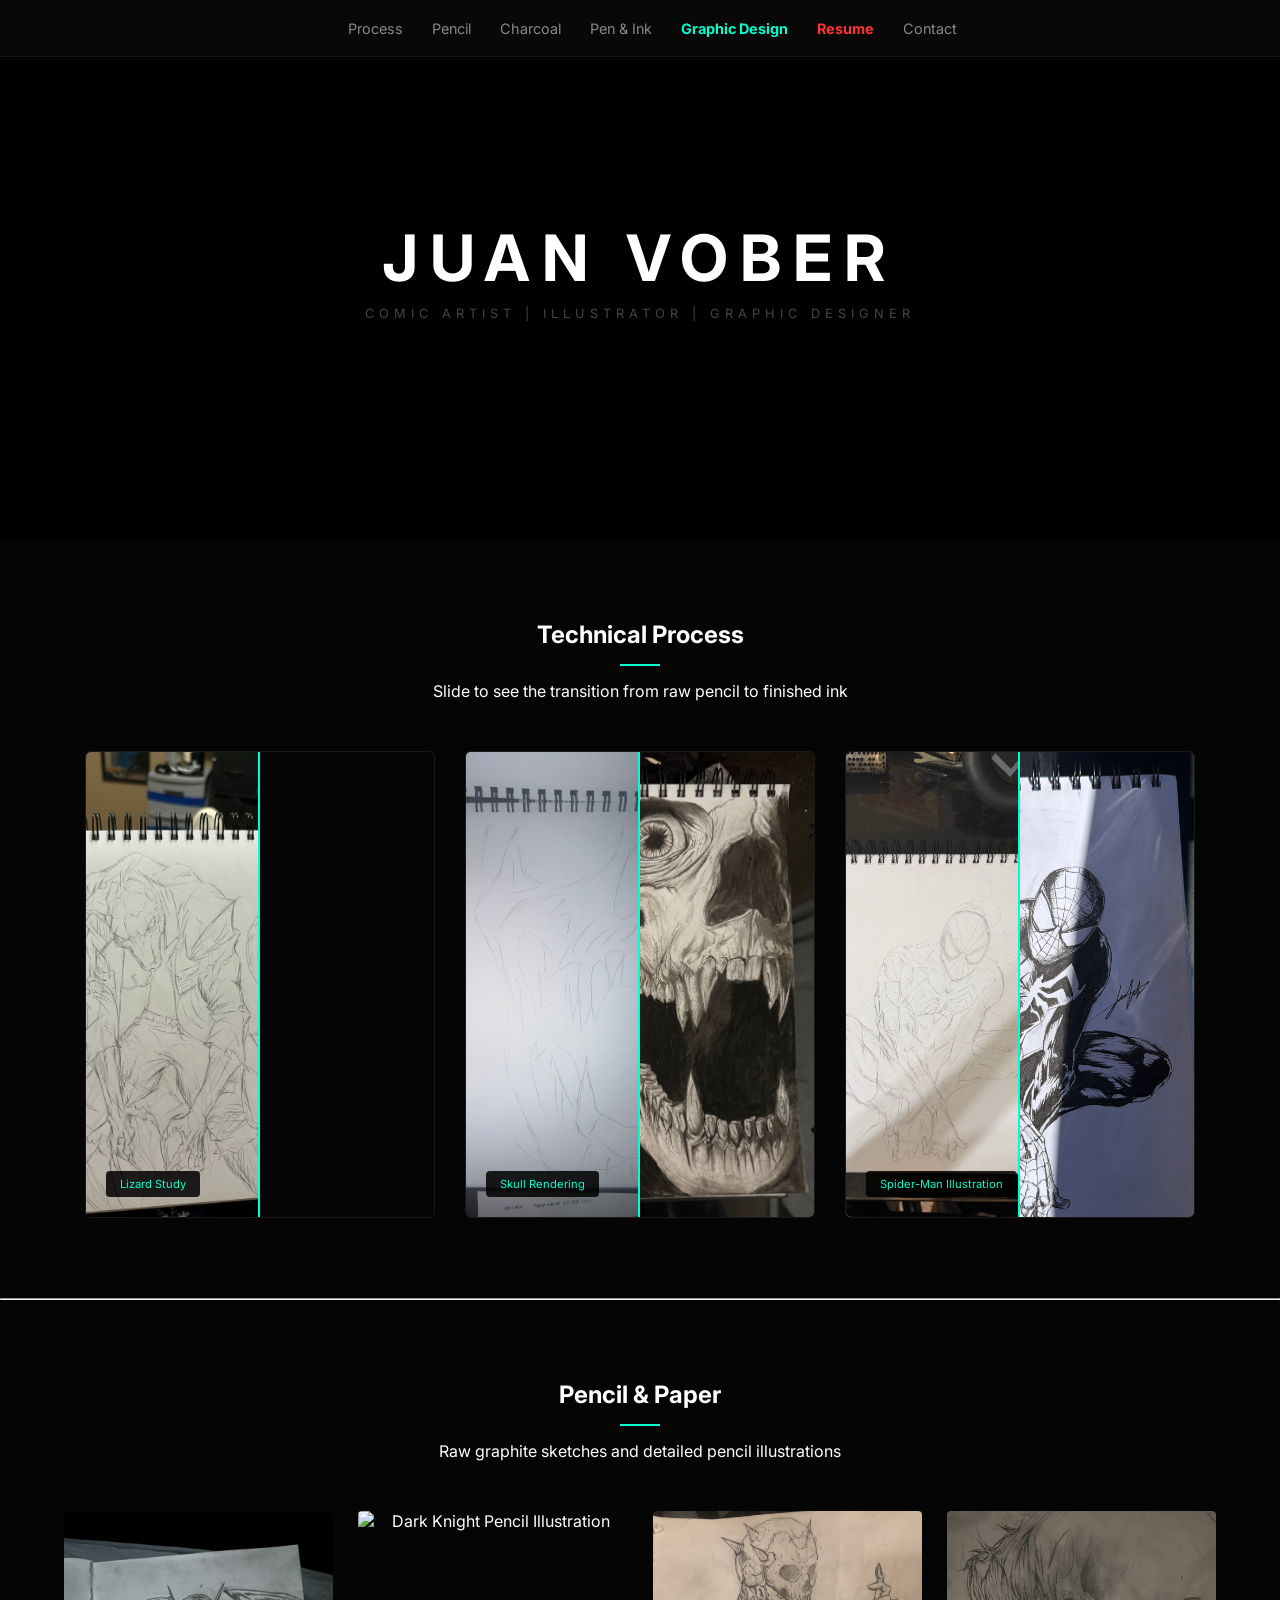
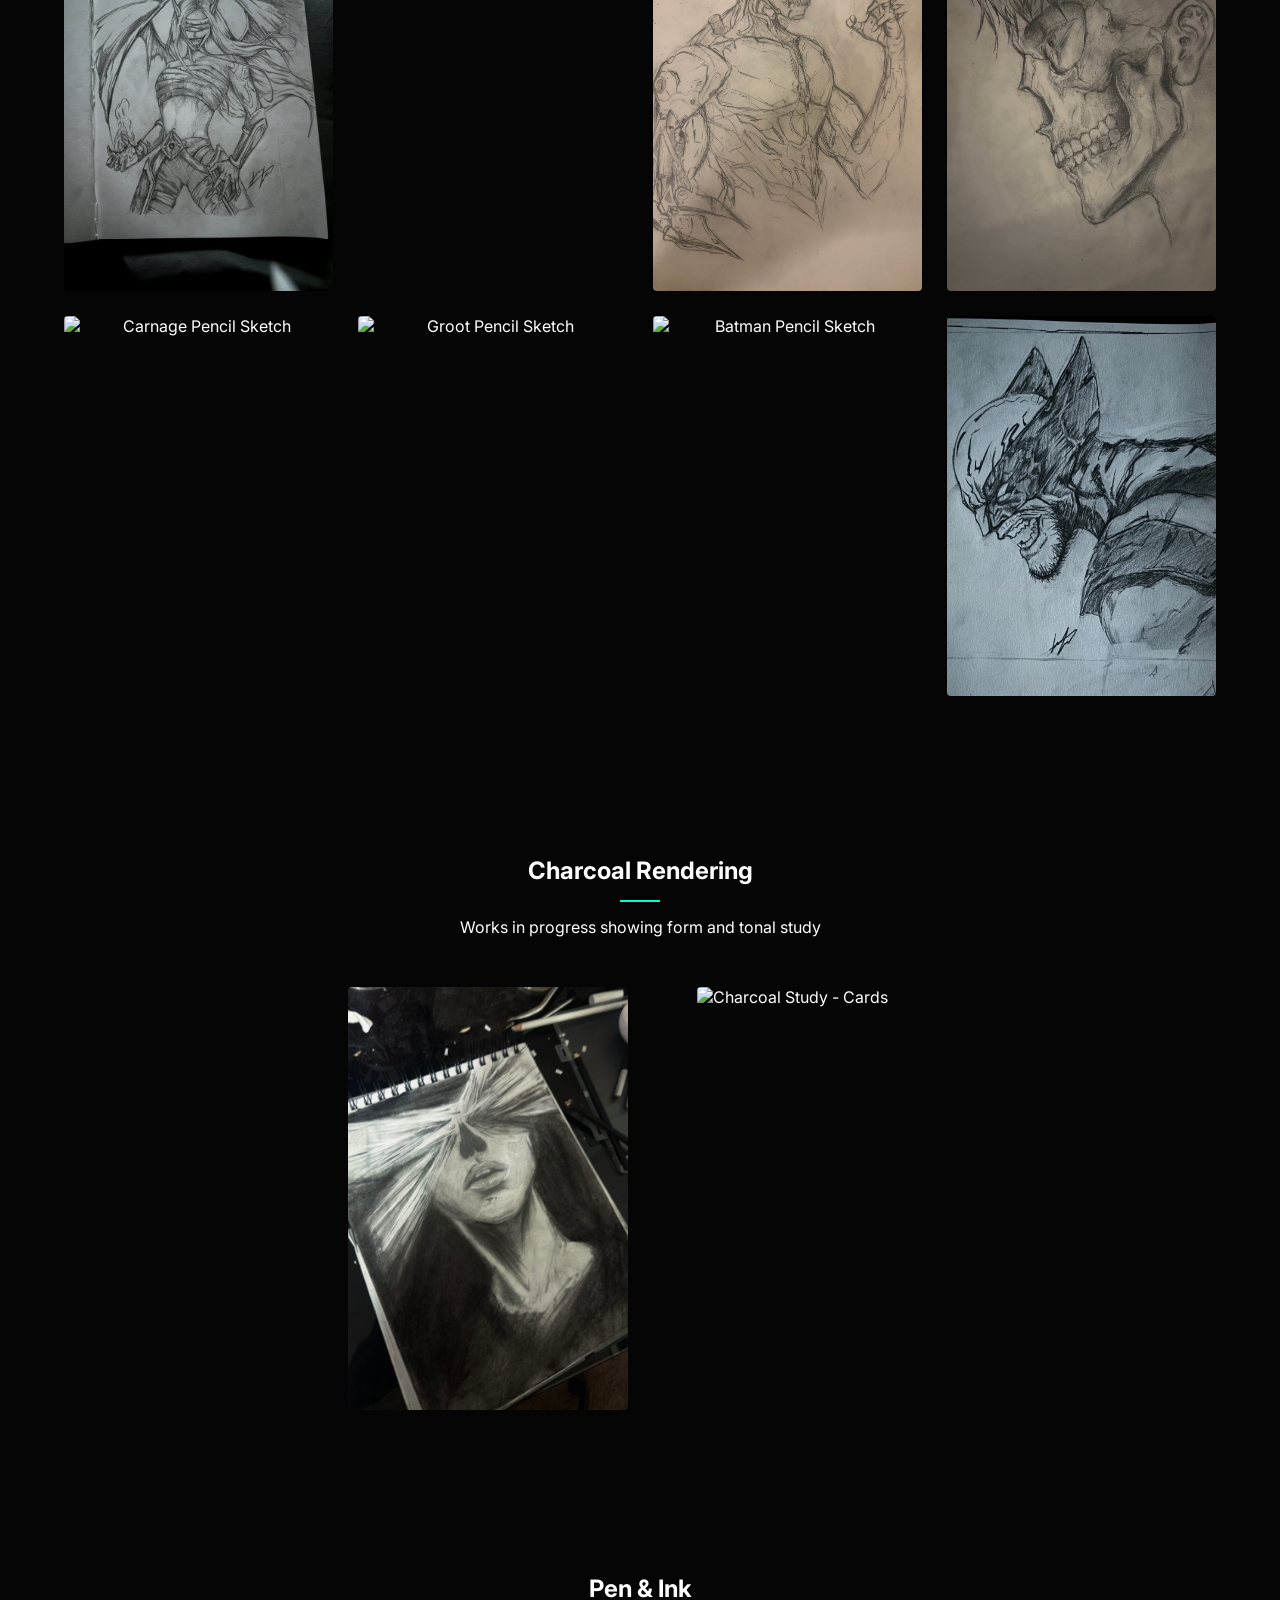
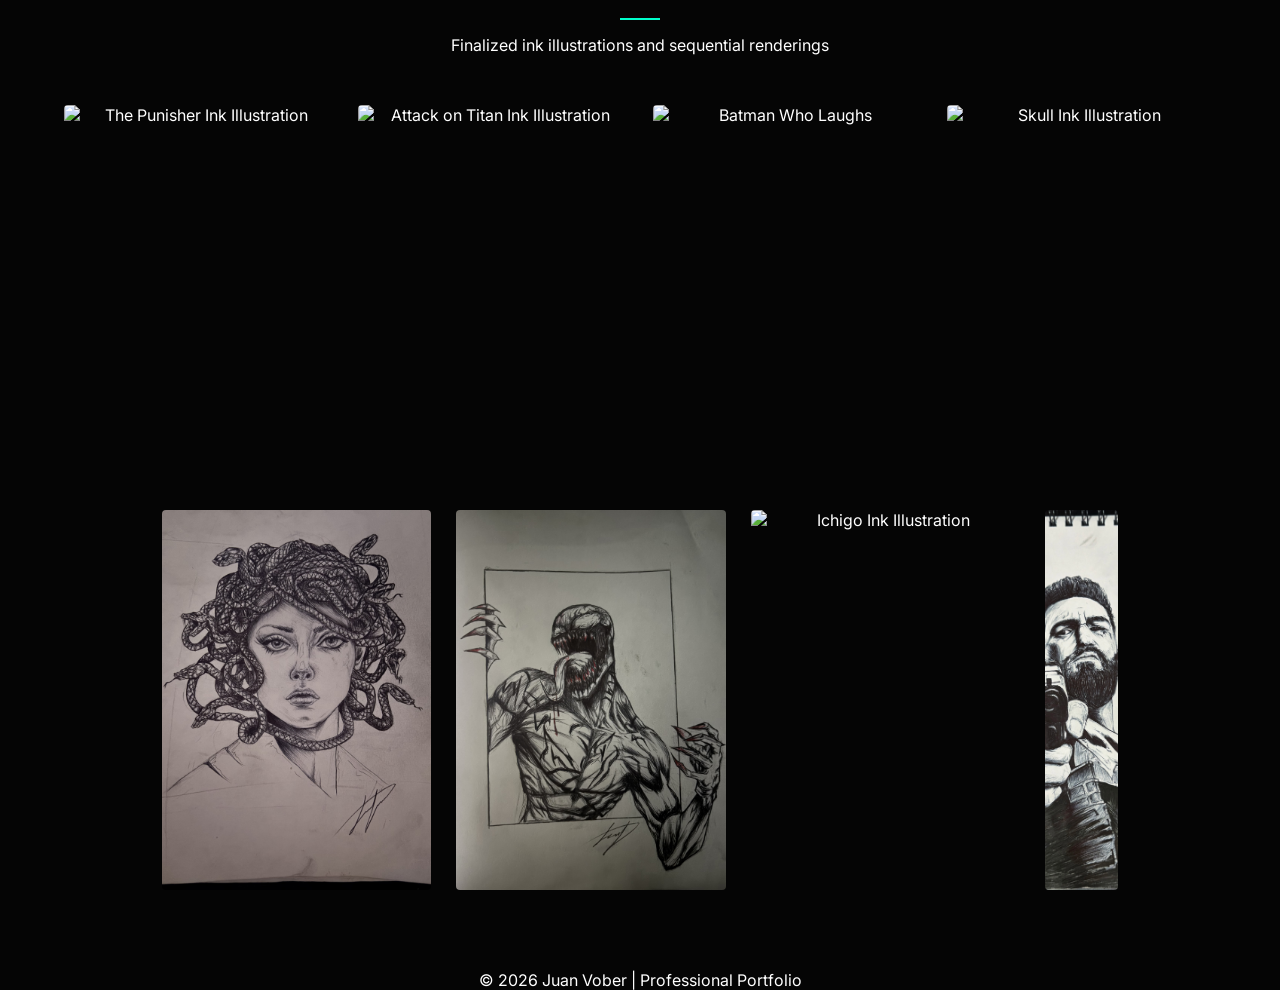
==== commit c03bbeca: "Update index.html" ====
--- a/index.html
+++ b/index.html
@@ -137,6 +137,9 @@
                     <img src="static/Titan.jpg" alt="Attack on Titan Ink Illustration">
                 </div>
                 <div class="art-card">
+                    <img src="static/BatmanJoker.png" alt="Batman Who Laughs">
+                </div>
+                <div class="art-card">
                     <img src="static/Skull.jpg" alt="Skull Ink Illustration">
                 </div>
                 <div class="art-card">
--- a/static/style.css
+++ b/static/style.css
@@ -374,4 +374,4 @@
 .download-btn:hover {
     background: #cc0000;
     transform: translateY(-2px);
-}
+}
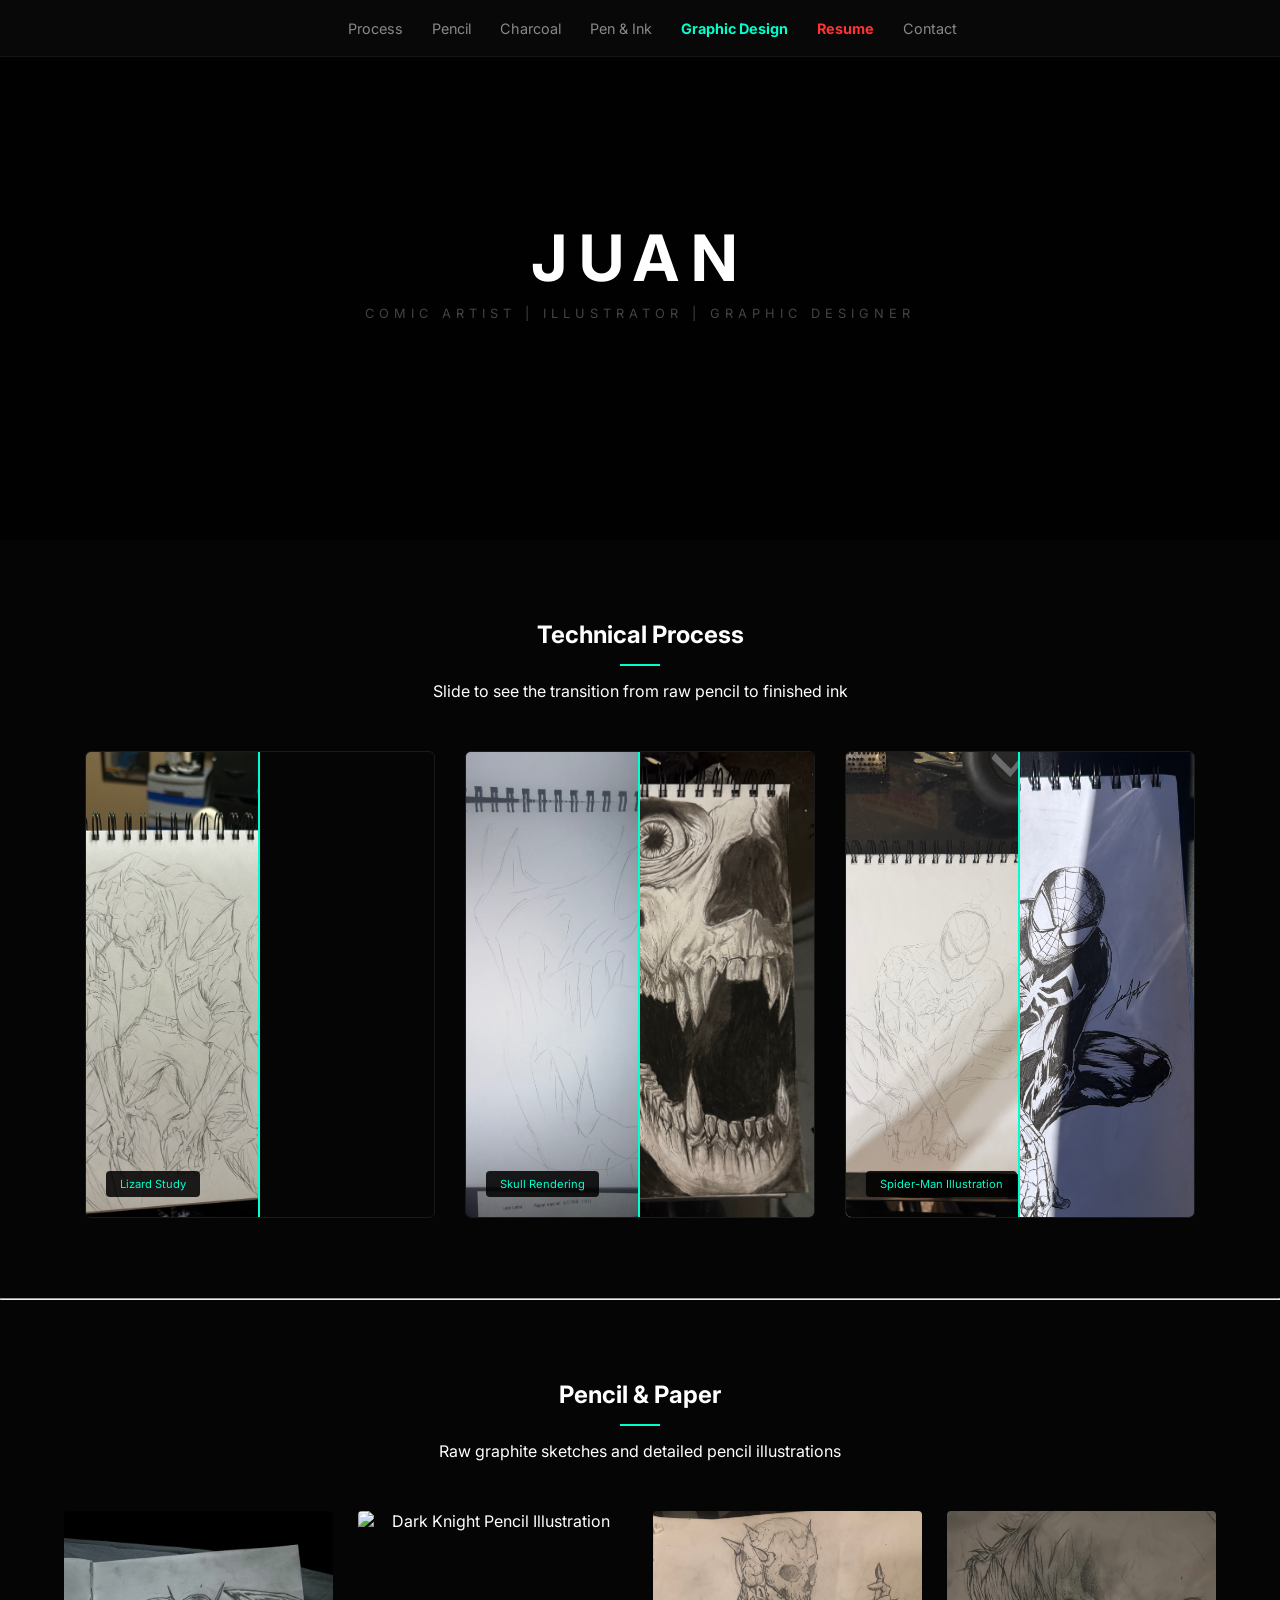
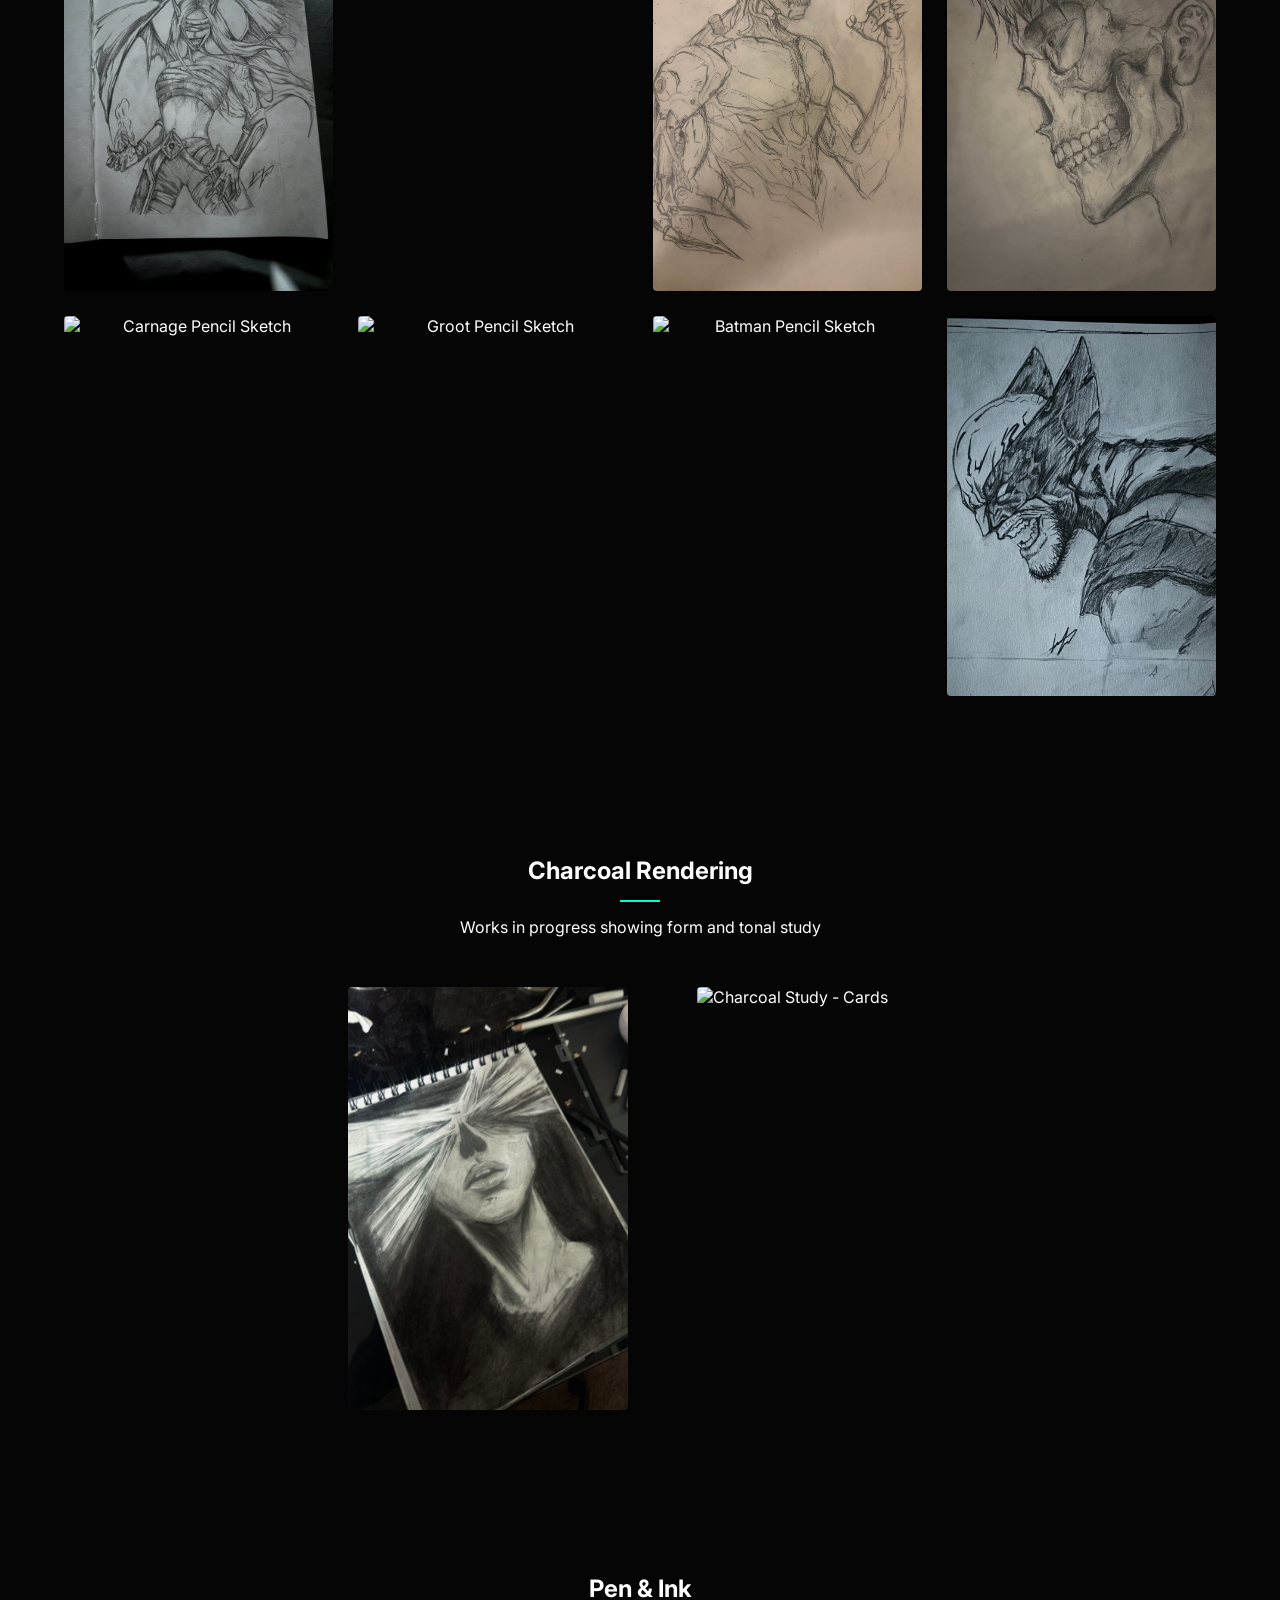
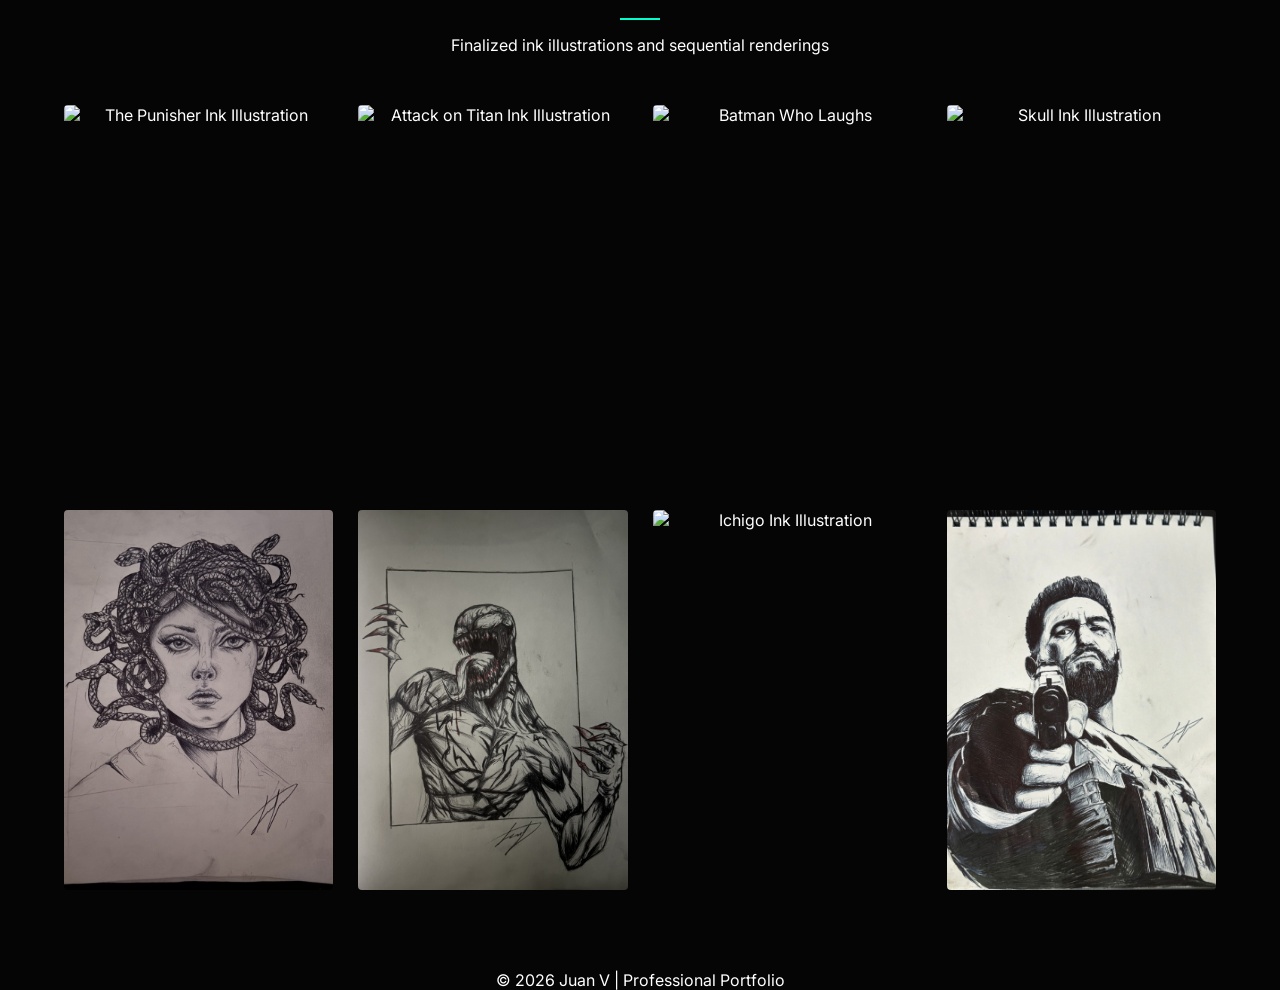
==== commit 77316528: "Update index.html" ====
--- a/index.html
+++ b/index.html
@@ -3,7 +3,7 @@
 <head>
     <meta charset="UTF-8">
     <meta name="viewport" content="width=device-width, initial-scale=1.0">
-    <title>Juan Vober | Comic Art Portfolio</title>
+    <title>Juan V | Comic Art Portfolio</title>
     <link rel="stylesheet" href="static/style.css">
     <link href="https://fonts.googleapis.com/css2?family=Inter:wght@300;400;700&display=swap" rel="stylesheet">
 </head>
@@ -23,7 +23,7 @@
 
     <header class="hero">
         <div class="hero-content">
-            <h1>JUAN VOBER</h1>
+            <h1>JUAN</h1>
             <p class="subtitle">Comic Artist | Illustrator | Graphic Designer</p>
         </div>
     </header>
@@ -160,7 +160,7 @@
     </main>
 
     <footer>
-        <p>&copy; 2026 Juan Vober | Professional Portfolio</p>
+        <p>&copy; 2026 Juan V | Professional Portfolio</p>
     </footer>
 
     <script>
--- a/static/style.css
+++ b/static/style.css
@@ -191,32 +191,15 @@
     display: block;
 }
 
-/* STACK PEN & INK AS 4 ON TOP, 3 CENTERED ON BOTTOM */
+/* STACK PEN & INK AS A 4x2 GRID WITH IDENTICAL SIZES */
 .ink-row-grid {
     display: grid;
-    grid-template-columns: repeat(12, 1fr); /* Upgraded to a 12-column grid for precise centering alignment */
+    grid-template-columns: repeat(4, 1fr); /* Forces exactly 4 items per row */
     justify-content: center;
     gap: 25px;
     width: 100%;
     max-width: 1200px;
     margin: 0 auto;
-}
-
-/* First 4 items take up 3 columns each on the top row (4x3 = 12 columns total) */
-.ink-row-grid .art-card:nth-child(-n+4) {
-    grid-column: span 3;
-}
-
-/* The 5th item drops down and skips the first 1.5 columns to shift the bottom row right into the center */
-.ink-row-grid .art-card:nth-child(5) {
-    grid-column-start: 2;
-    grid-column-end: span 3;
-}
-
-/* The 6th and 7th items follow naturally, taking up 3 columns each */
-.ink-row-grid .art-card:nth-child(6),
-.ink-row-grid .art-card:nth-child(7) {
-    grid-column: span 3;
 }
 
 .ink-row-grid .art-card {
@@ -374,4 +357,4 @@
 .download-btn:hover {
     background: #cc0000;
     transform: translateY(-2px);
-}+}
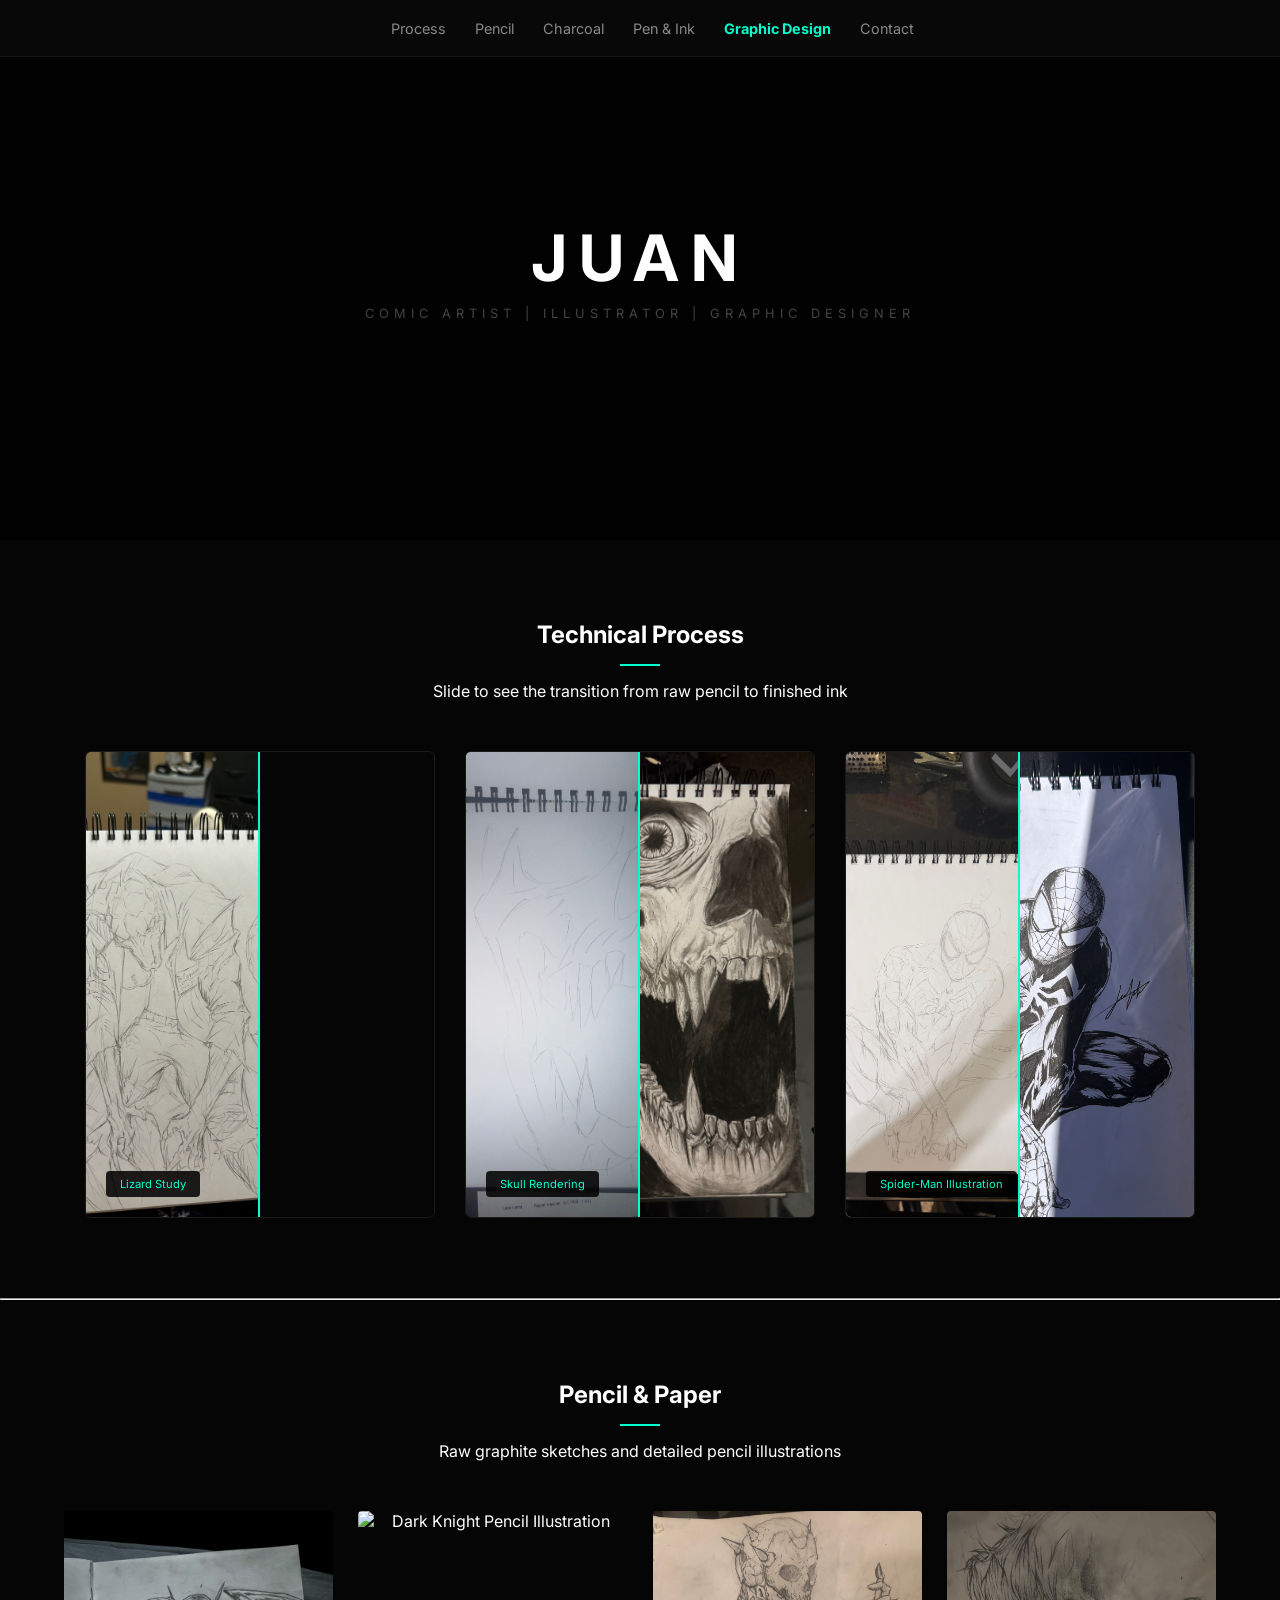
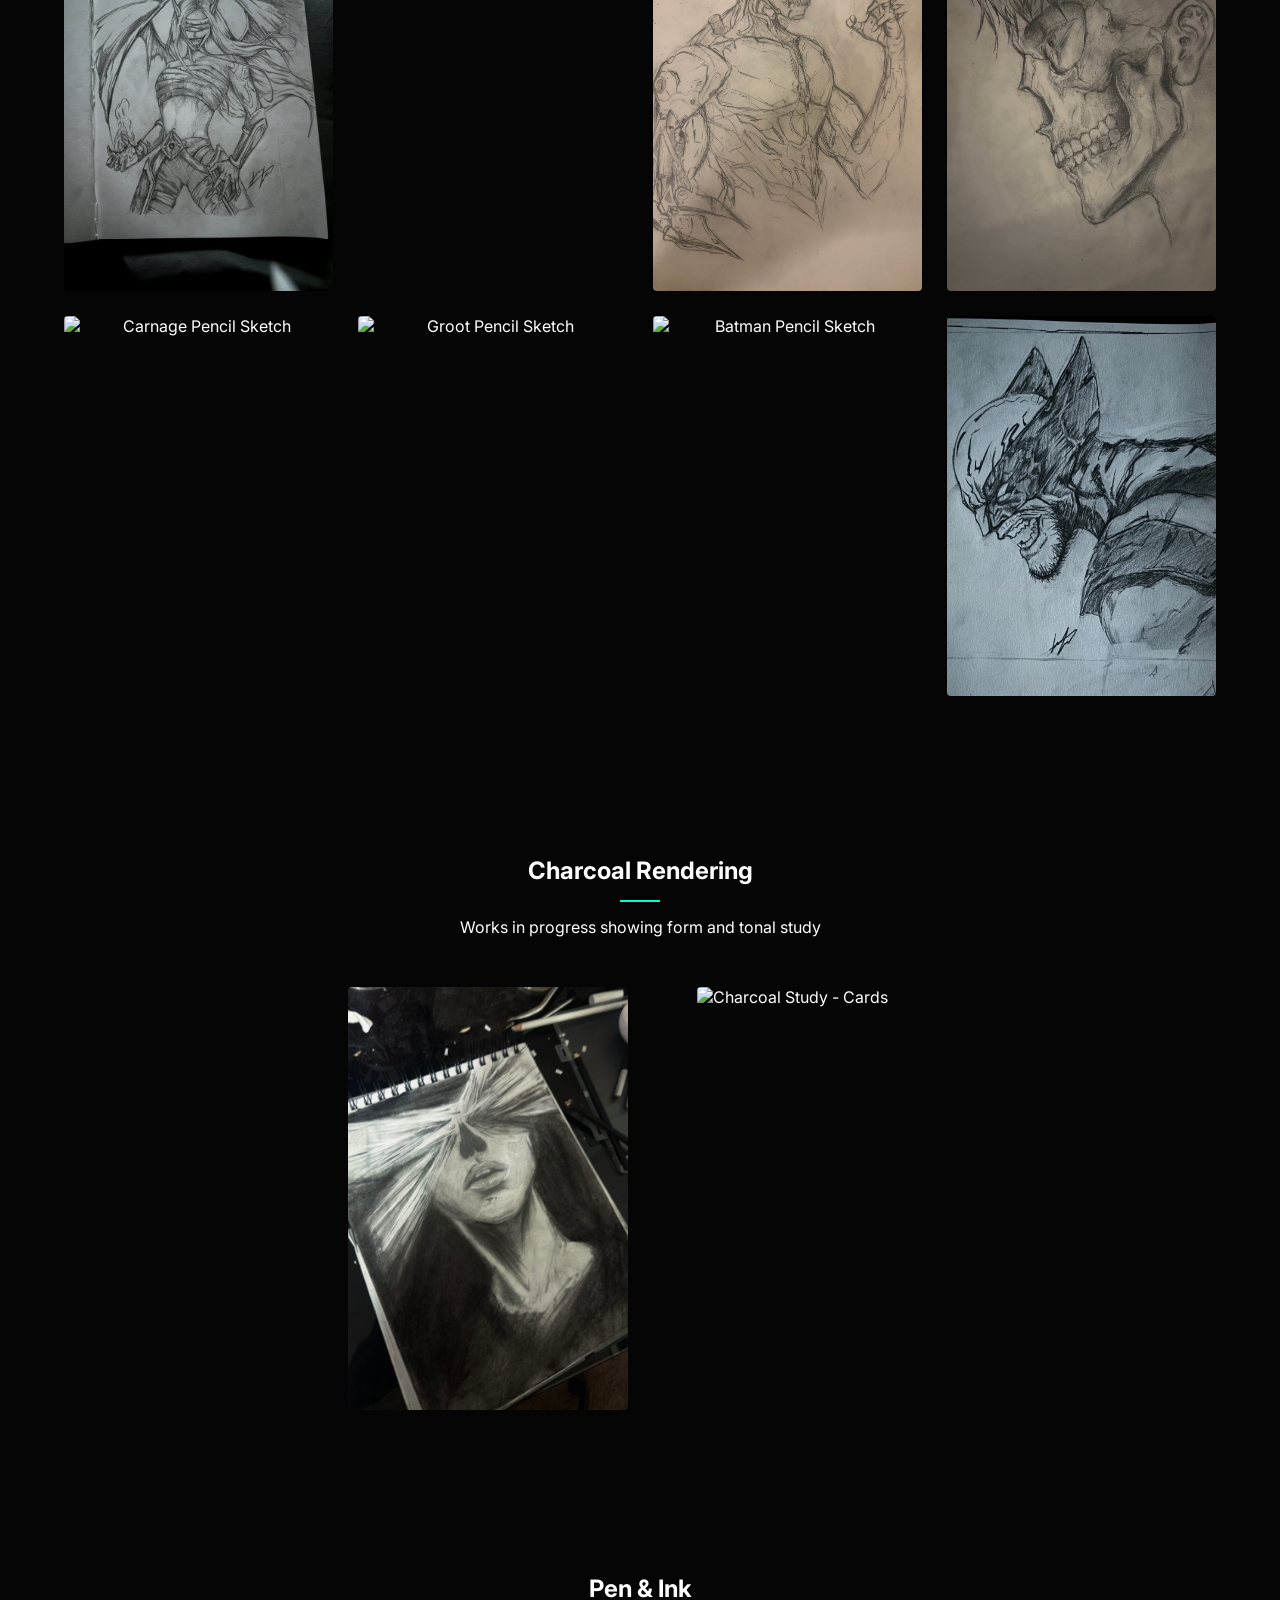
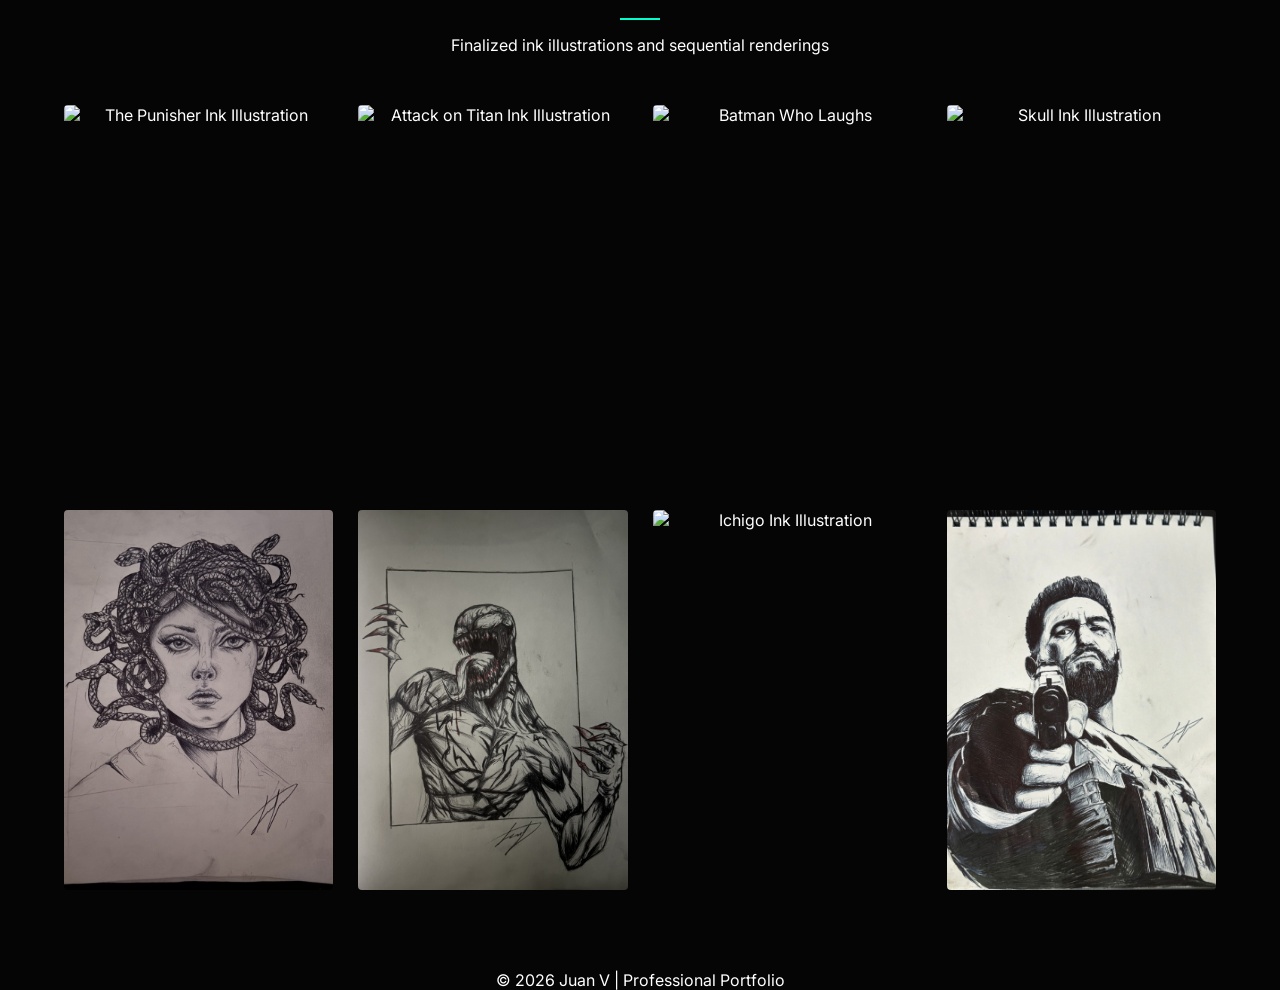
==== commit 30610079: "Update index.html" ====
--- a/index.html
+++ b/index.html
@@ -16,7 +16,7 @@
     <a href="#charcoal">Charcoal</a>
     <a href="#ink">Pen & Ink</a>
     <a href="design.html" style="color: #00ffcc; font-weight: bold;">Graphic Design</a>
-    <a href="resume.html" style="color: #ff3333; font-weight: bold;">Resume</a> <!-- Bold Red Link -->
+    <!-- <a href="resume.html" style="color: #ff3333; font-weight: bold;">Resume</a> Bold Red Link -->
     <a href="contact.html">Contact</a>
 </div>
     </nav>
